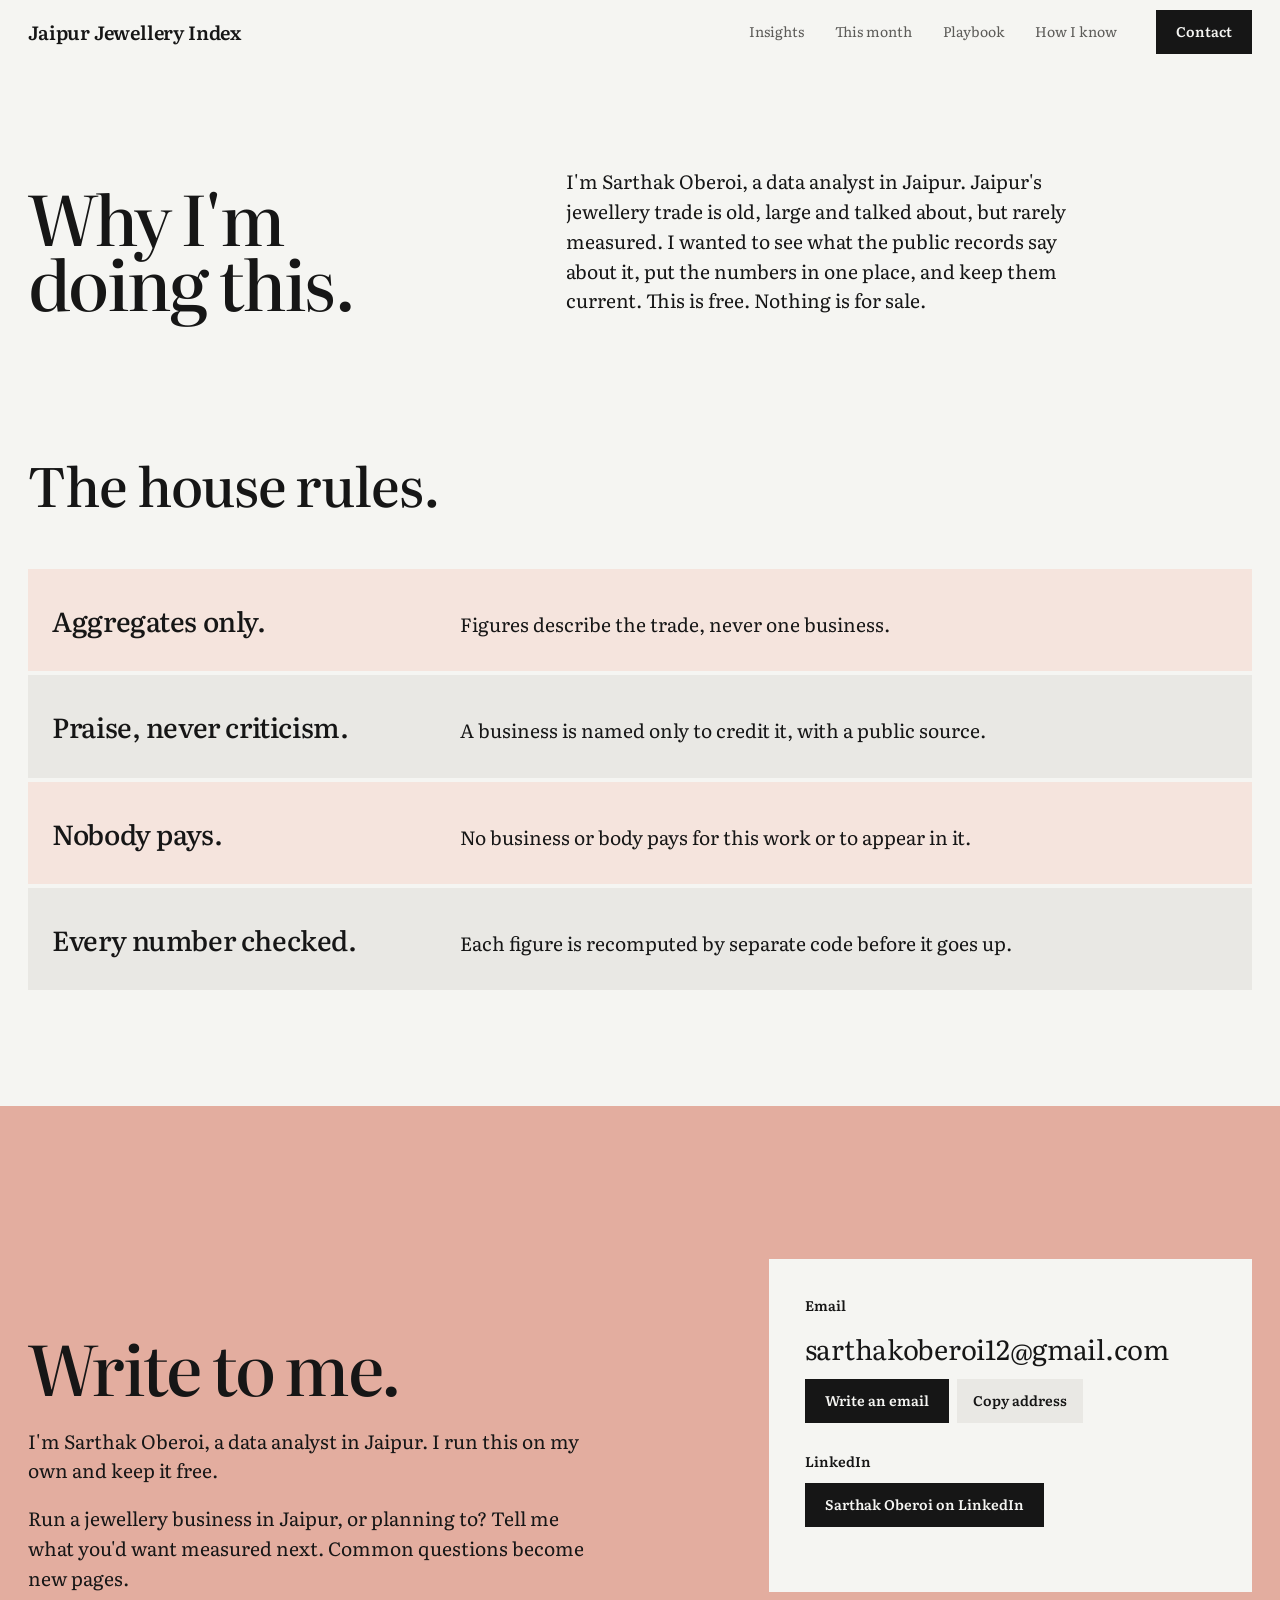
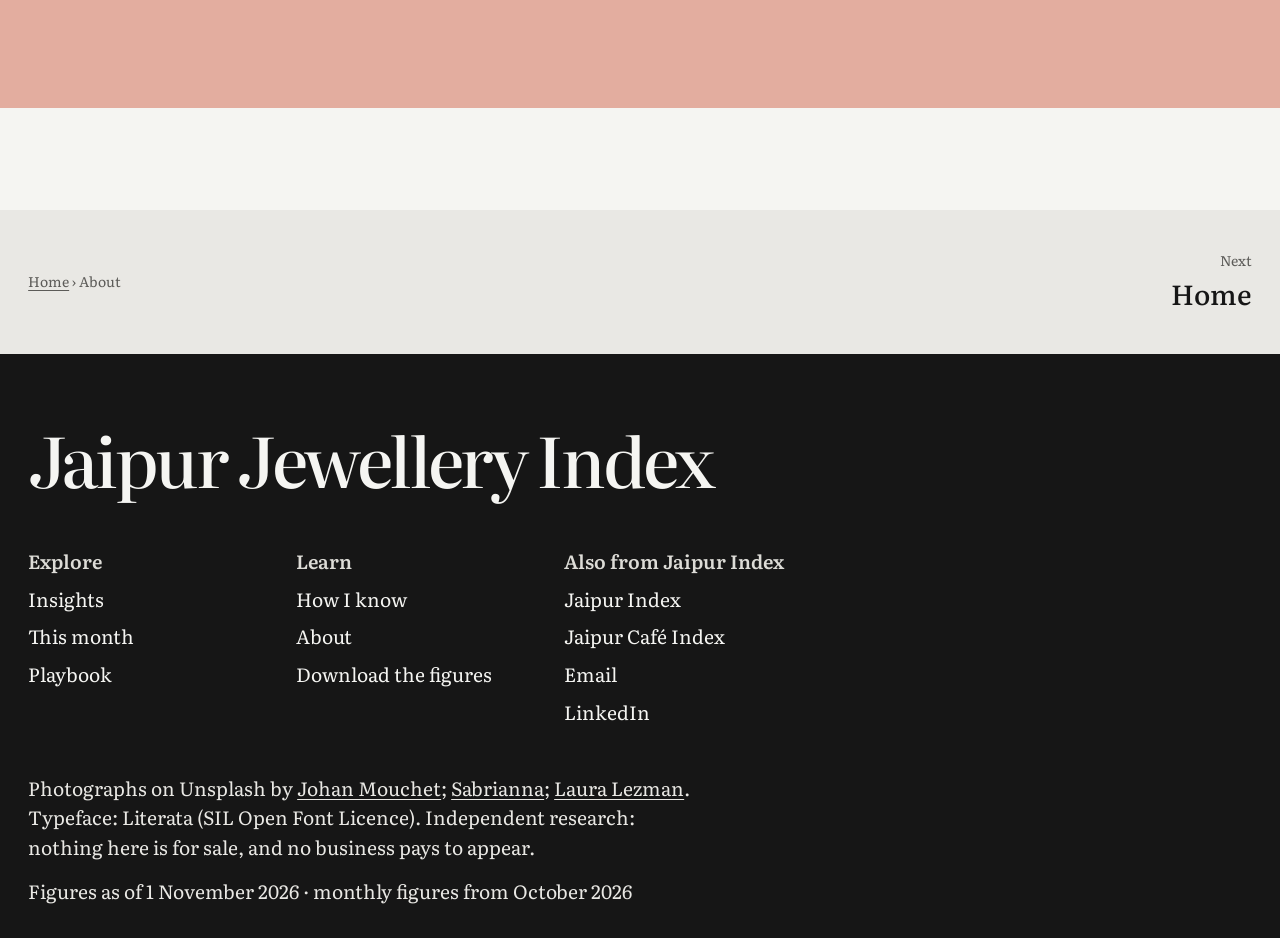
==== about/index.html @ a6907371 "Site update, 1 November 2026" ====
<!doctype html>
<html lang="en-IN" data-root="../">
<head>
<meta charset="utf-8">
<meta name="viewport" content="width=device-width, initial-scale=1">
<title>About · Jaipur Jewellery Index</title>
<meta name="description" content="Who is behind the Jaipur Jewellery Index, and how to get in touch.">
<meta name="color-scheme" content="light">
<meta name="theme-color" content="#f5f5f2">
<link rel="icon" href="../favicon.svg" type="image/svg+xml">
<script>document.documentElement.classList.add("js");setTimeout(function(){if(!window.__pulse)document.documentElement.classList.remove("js","motion")},3000)</script>
<link rel="preload" href="../fonts/literata.woff2" as="font" type="font/woff2" crossorigin>
<link rel="stylesheet" href="../v2.css?v=9a6a884558">
<link rel="stylesheet" href="../jewel.css?v=24e0bf8013">
<script src="../v2.js?v=5dda34e87e" defer></script>
<script src="../explain.js?v=7c21fc3e05" defer></script>
</head>
<body>
<header class="bar"><a class="wordmark" href="../">Jaipur Jewellery Index</a><nav class="bar-links" aria-label="Main"><a href="../insights/">Insights</a><a href="../this-month/">This month</a><a href="../playbook/">Playbook</a><a href="../how-i-know/">How I know</a></nav><details class="menu"><summary aria-label="Open the menu">Menu</summary><nav class="menu-panel" aria-label="Main"><a href="../">Home</a><a href="../insights/">Insights</a><a href="../this-month/">This month</a><a href="../playbook/">Playbook</a><a href="../how-i-know/">How I know</a><a href="../about/" aria-current="page">About</a></nav></details><a class="btn" href="../about/#contact">Contact</a></header>
<main class="">
<section class="page-head about-head"><h1 class="reveal">Why I'm doing this.</h1>
  <p class="page-lede reveal">I'm Sarthak Oberoi, a data analyst in Jaipur. Jaipur's jewellery trade is old, large and talked about, but rarely
  measured. I wanted to see what the public records say about it, put the numbers in one place, and keep them current. This is free. Nothing is for sale.</p></section>
<section class="rules"><h2 class="reveal">The house rules.</h2><ul class="best-list rule-list">
  <li class="reveal"><div class="rule-row"><span class="best-name">Aggregates only.</span><span class="ex-p">Figures describe the trade, never one business.</span></div></li>
  <li class="reveal"><div class="rule-row"><span class="best-name">Praise, never criticism.</span><span class="ex-p">A business is named only to credit it, with a public source.</span></div></li>
  <li class="reveal"><div class="rule-row"><span class="best-name">Nobody pays.</span><span class="ex-p">No business or body pays for this work or to appear in it.</span></div></li>
  <li class="reveal"><div class="rule-row"><span class="best-name">Every number checked.</span><span class="ex-p">Each figure is recomputed by separate code before it goes up.</span></div></li>
</ul></section>
<section class="contact" id="contact" aria-labelledby="contact-h">
  <div class="c-intro reveal"><h2 id="contact-h">Write to me.</h2><p>I'm Sarthak Oberoi, a data analyst in Jaipur. I run this on my own and keep it free.</p><p>Run a jewellery business in Jaipur, or planning to? Tell me what you&#x27;d want measured next. Common questions become new pages.</p></div>
  <div class="c-card reveal" data-ui>
    <p class="c-k">Email</p>
    <p class="c-email"><a href="&#109;&#97;&#105;&#108;&#116;&#111;&#58;&#115;&#97;&#114;&#116;&#104;&#97;&#107;&#111;&#98;&#101;&#114;&#111;&#105;&#49;&#50;&#64;&#103;&#109;&#97;&#105;&#108;&#46;&#99;&#111;&#109;&#63;&#115;&#117;&#98;&#106;&#101;&#99;&#116;&#61;&#74;&#97;&#105;&#112;&#117;&#114;&#32;&#74;&#101;&#119;&#101;&#108;&#108;&#101;&#114;&#121;&#32;&#73;&#110;&#100;&#101;&#120;">&#115;&#97;&#114;&#116;&#104;&#97;&#107;&#111;&#98;&#101;&#114;&#111;&#105;&#49;&#50;&#64;&#103;&#109;&#97;&#105;&#108;&#46;&#99;&#111;&#109;</a></p>
    <p class="c-acts"><a class="btn" href="&#109;&#97;&#105;&#108;&#116;&#111;&#58;&#115;&#97;&#114;&#116;&#104;&#97;&#107;&#111;&#98;&#101;&#114;&#111;&#105;&#49;&#50;&#64;&#103;&#109;&#97;&#105;&#108;&#46;&#99;&#111;&#109;&#63;&#115;&#117;&#98;&#106;&#101;&#99;&#116;&#61;&#74;&#97;&#105;&#112;&#117;&#114;&#32;&#74;&#101;&#119;&#101;&#108;&#108;&#101;&#114;&#121;&#32;&#73;&#110;&#100;&#101;&#120;">Write an email</a><button type="button" class="c-copy-btn" data-copy="&#115;&#97;&#114;&#116;&#104;&#97;&#107;&#111;&#98;&#101;&#114;&#111;&#105;&#49;&#50;&#64;&#103;&#109;&#97;&#105;&#108;&#46;&#99;&#111;&#109;">Copy address</button></p>
    <p class="c-k">LinkedIn</p>
    <p class="c-acts"><a class="btn btn-ln" href="https://www.linkedin.com/in/sarthak-oberoi-analyst/" rel="noopener" target="_blank">Sarthak Oberoi on LinkedIn</a></p>
    <p class="c-copied" role="status" aria-live="polite"></p>
  </div>
</section>
<nav class="trail" aria-label="Next page"><p class="tr-where"><a href="../">Home</a> › <span>About</span></p><a class="tr-next" href="../"><span>Next</span>Home</a></nav>
</main>
<footer class="foot">
  <a class="foot-name" href="../">Jaipur Jewellery Index</a>
  <div class="ft-cols"><div><p class="ft-h">Explore</p><a href="../insights/">Insights</a><a href="../this-month/">This month</a><a href="../playbook/">Playbook</a></div><div><p class="ft-h">Learn</p><a href="../how-i-know/">How I know</a><a href="../about/">About</a><a href="../figures.json">Download the figures</a></div><div><p class="ft-h">Also from Jaipur Index</p><a href="https://sarthakkk23.github.io/jaipur-index/">Jaipur Index</a><a href="https://sarthakkk23.github.io/jaipur-cafe-pulse/">Jaipur Café Index</a><a href="&#109;&#97;&#105;&#108;&#116;&#111;&#58;&#115;&#97;&#114;&#116;&#104;&#97;&#107;&#111;&#98;&#101;&#114;&#111;&#105;&#49;&#50;&#64;&#103;&#109;&#97;&#105;&#108;&#46;&#99;&#111;&#109;&#63;&#115;&#117;&#98;&#106;&#101;&#99;&#116;&#61;&#74;&#97;&#105;&#112;&#117;&#114;&#32;&#74;&#101;&#119;&#101;&#108;&#108;&#101;&#114;&#121;&#32;&#73;&#110;&#100;&#101;&#120;">Email</a><a href="https://www.linkedin.com/in/sarthak-oberoi-analyst/">LinkedIn</a></div></div>
  <p>Photographs on Unsplash by <a href="https://unsplash.com/photos/cFSYBkneAp0" rel="noopener" target="_blank">Johan Mouchet</a>; <a href="https://unsplash.com/photos/jYVvmAi4u8c" rel="noopener" target="_blank">Sabrianna</a>; <a href="https://unsplash.com/photos/6WTcS_rECpA" rel="noopener" target="_blank">Laura Lezman</a>. Typeface: Literata (SIL Open Font Licence). Independent research: nothing here is for sale, and no business pays to appear.</p>
  <p>Figures as of 1 November 2026 · monthly figures from October 2026</p>
</footer>
</body>
</html>
---- v2.css ----
/* Jaipur Café Index, v2: "The Instrument".
   Neutral lime-wash ground, ink, the Pink City as whole fields of colour, facade red for the one action.
   Flat colour only; surfaces separate by a step in tone, never by a line or a shadow. */

@font-face { font-family: "Literata"; src: url("fonts/literata.woff2") format("woff2"); font-weight: 200 900; font-display: swap; }
@font-face { font-family: "Literata"; src: url("fonts/literata-italic.woff2") format("woff2"); font-weight: 200 900; font-style: italic; font-display: swap; }

:root {
  --paper: #f5f5f2;  --stone: #e9e8e4;  --stone-2: #dddcd7;
  --ink: #161616;    --soft: #5c5b58;
  --pink: #e3ad9f;   --red: #b0533d;    --sky: #3f74ad;
  --blush: #f5e4dd;  /* lime-wash pink of the old city's walls, for fields */
  --clay: #6c3024;   /* the home hero's tinted sandstone, as one flat colour */
  --s-small: 0.875rem;
  --s-body: clamp(1.0625rem, 1rem + 0.25vw, 1.25rem);
  --s-lead: clamp(1.3125rem, 1.15rem + 0.7vw, 1.75rem);
  --s-head: clamp(2rem, 1.3rem + 2.6vw, 3.5rem);
  --s-display: clamp(5rem, 12.5vw, 14rem);
  --s-display-s: clamp(3rem, 1.6rem + 3.4vw, 5rem);
  --m: clamp(16px, 2.2vw, 32px);
  --gap: 8px;
  --bar-h: 64px;
  --ease: cubic-bezier(.16, 1, .3, 1);
}

* { box-sizing: border-box; }
html { scroll-padding-top: calc(var(--bar-h) + 8px); }
body {
  margin: 0; background: var(--paper); color: var(--ink);
  font-family: "Literata", Georgia, serif; font-size: var(--s-body); line-height: 1.55;
  font-optical-sizing: auto; -webkit-font-smoothing: antialiased; text-rendering: optimizeLegibility;
}
h1, h2, h3 { font-weight: 500; letter-spacing: -0.02em; line-height: 1.05; margin: 0; text-wrap: balance; }
h2 { font-size: var(--s-head); }
p { margin: 0; max-width: 62ch; }
a { color: inherit; text-decoration-thickness: 1px; text-underline-offset: 0.18em; }
a:hover { text-decoration-thickness: 2px; }
:focus-visible { outline: 3px solid var(--red); outline-offset: 3px; }
img { display: block; width: 100%; height: 100%; object-fit: cover; }
picture { display: block; width: 100%; height: 100%; }
figure { margin: 0; }
.n { font-variant-numeric: lining-nums tabular-nums; }
.soft { color: var(--soft); }
.field-pink { background: var(--pink); }
.field-stone { background: var(--stone); }
.draft-note { margin: 0; padding: 6px var(--m); background: var(--stone); font-size: var(--s-small); }

/* ---------- bar: wordmark, four links, one action ---------- */
.bar {
  position: sticky; top: 0; z-index: 30; height: var(--bar-h);
  display: flex; align-items: center; gap: clamp(16px, 3vw, 44px); padding: 0 var(--m);
  background: var(--paper);
}
.wordmark { font-size: var(--s-body); font-weight: 600; letter-spacing: -0.01em; text-decoration: none; white-space: nowrap; }
.bar-links { display: flex; gap: clamp(14px, 2.4vw, 32px); margin-left: auto; font-size: var(--s-small); }
.bar-links a { text-decoration: none; color: var(--soft); transition: color .2s ease; }
.bar-links a:hover, .bar-links a[aria-current] { color: var(--ink); }
.btn {
  display: inline-flex; align-items: center; justify-content: center; min-height: 44px; padding: 0 20px;
  background: var(--ink); color: var(--paper); font-family: inherit; font-size: var(--s-small); font-weight: 600; text-decoration: none;
  border: 0; border-radius: 0; cursor: pointer; transition: background .2s ease, transform .2s var(--ease);
}
.btn:hover { background: var(--red); }
.btn:active { transform: translateY(1px); }
.btn-ghost { background: var(--ink); }
.btn-ghost:hover { background: #000; }
.bar-links a[aria-current] { text-decoration: underline; text-underline-offset: .35em; text-decoration-thickness: 2px; }
/* phones and small tablets: the menu folds behind one button */
.menu { display: none; position: relative; margin-left: auto; }
.menu summary { list-style: none; cursor: pointer; min-height: 44px; display: inline-flex; align-items: center; padding: 0 14px; background: var(--stone); font-size: var(--s-small); font-weight: 600; }
.menu summary::-webkit-details-marker { display: none; }
.menu[open] summary { background: var(--ink); color: var(--paper); }
.menu-panel { position: fixed; left: 0; right: 0; top: var(--bar-h); bottom: 0; overflow-y: auto; background: var(--paper); padding: 8px var(--m) 24px; display: grid; align-content: start; z-index: 40; }
.menu-panel a { font-size: var(--s-lead); padding: 12px 0; text-decoration: none; }
.menu-panel a + a { border-top: 0; }
.menu-panel a[aria-current] { color: var(--red); }
@media (max-width: 1080px) { .bar-links { display: none; } .menu { display: block; } }
@media (max-width: 480px) { .bar .btn { padding: 0 14px; } }

/* ---------- hero: the city's cafés as an object ---------- */
.hero { display: grid; grid-template-columns: minmax(0, 11fr) minmax(0, 9fr); grid-template-areas: "copy obj"; min-height: calc(100svh - var(--bar-h)); align-items: stretch; }
/* the Hawa Mahal behind the headline, under a deep sandstone tint so the type reads */
.hero-pic { grid-area: copy; position: relative; overflow: hidden; z-index: 0; }
.hero-pic picture { position: absolute; left: 0; right: 0; bottom: 0; height: 165%; }   /* the facade, not the sky */
.hero-pic img { object-position: 50% 100%; }
.hero-pic::after { content: ""; position: absolute; inset: 0; background: rgba(74, 26, 20, .6); }
.hero-copy { grid-area: copy; position: relative; z-index: 1; color: var(--paper); display: flex; flex-direction: column; justify-content: space-between; gap: 24px; padding: clamp(24px, 4.5vh, 56px) var(--m) clamp(24px, 4vh, 44px); }
.hero-h { font-size: var(--s-head); letter-spacing: -0.04em; line-height: .95; max-width: 16ch; }
.hero-top { display: grid; gap: 20px; }
.hero-sub { font-size: var(--s-lead); line-height: 1.3; max-width: 34ch; }
.hero-foot { display: grid; gap: 16px; }
.hero-act { display: flex; flex-wrap: wrap; gap: 8px; }
.hero-fig { display: grid; gap: 14px; max-width: 40ch; }
/* the rotating finding: it fades up and out, the next rises in; no counting, so no false number ever shows */
.rot-link { display: grid; gap: 10px; color: inherit; text-decoration: none; transition: opacity .45s ease, transform .6s var(--ease); }
.rot-link:hover .hero-cap { text-decoration: underline; text-underline-offset: .18em; text-decoration-thickness: 1px; }
.hero-fig.out .rot-link { opacity: 0; transform: translateY(-14px); }
.hero-fig.in .rot-link { opacity: 0; transform: translateY(14px); transition: none; }
.rot-ctrl { display: flex; align-items: center; gap: 14px; }
.rot-ctrl[hidden] { display: none; }
.rot-bar { width: 120px; height: 3px; background: rgba(245, 245, 242, .3); overflow: hidden; }
.rot-bar i { display: block; height: 100%; width: 0; background: var(--paper); }
.rot-bar.run i { animation: rot-fill var(--rot-ms, 6500ms) linear forwards; }
.hero-fig.paused .rot-bar i { animation-play-state: paused; }
@keyframes rot-fill { to { width: 100%; } }
.rot-btn { font: inherit; font-size: var(--s-small); color: var(--paper); background: none; border: 0; padding: 8px 0; cursor: pointer; text-decoration: underline; text-underline-offset: .2em; min-height: 44px; }
.rot-count { font-size: var(--s-small); color: var(--blush); font-variant-numeric: tabular-nums; }
.hero-num { font-size: var(--s-display); line-height: .8; letter-spacing: -0.06em; font-weight: 500; font-variant-numeric: lining-nums; }
.hero-num small { font-size: .31em; letter-spacing: 0; margin-left: .04em; vertical-align: top; position: relative; top: .14em; }
.hero-cap { font-size: var(--s-lead); line-height: 1.25; }
.hero-meta { font-size: var(--s-small); color: var(--blush); }
.hero-copy .btn { background: var(--paper); color: var(--ink); }
.hero-copy .btn:hover { background: var(--blush); }
.hero-copy .btn-ghost { background: var(--blush); }
.hero-copy .btn-ghost:hover { background: var(--paper); }
.hero-obj { grid-area: obj; position: relative; overflow: hidden; background: var(--blush); }
.relief { position: absolute; inset: 0; width: 100%; height: 100%; display: block; cursor: grab; touch-action: pan-y; }
.relief:active { cursor: grabbing; }
.relief-labels { position: absolute; inset: 0; pointer-events: none; }
.relief-label { position: absolute; left: 0; top: 0; font-size: var(--s-small); background: var(--paper); padding: 2px 8px; white-space: nowrap; }
.relief-still { position: absolute; inset: 0; opacity: 0; transition: opacity .6s ease; pointer-events: none; }
.no-webgl .relief-still { opacity: 1; }
.no-webgl .relief, .no-webgl .relief-hint { display: none; }
.relief-note { position: absolute; left: 20px; right: 20px; bottom: 24px; font-size: var(--s-small); max-width: 44ch; background: var(--blush); }
.relief-hint { position: absolute; left: 20px; top: 18px; font-size: var(--s-small); color: var(--soft); transition: opacity .6s ease; max-width: 40ch; }
.hero-obj.touched .relief-hint { opacity: 0; }
.js .hero-obj .relief { opacity: 0; transition: opacity 1.4s var(--ease); }
.hero-obj.ready .relief { opacity: 1; }
@media (max-width: 1100px) {
  .hero { grid-template-columns: minmax(0, 1fr) minmax(0, 1fr); }
}
@media (max-width: 900px) {
  .hero { grid-template-columns: 1fr; grid-template-areas: "copy" "obj"; min-height: 0; }
  .hero-copy { gap: 28px; padding-bottom: 28px; }
  .hero-num { font-size: clamp(5rem, 30vw, 9rem); }
  .hero-obj { height: 60svh; min-height: 400px; }
}

/* evidence meter: three cells, filled to the grade */
.ev { display: inline-flex; gap: 3px; margin-right: 8px; vertical-align: 1px; }
.ev i { width: 10px; height: 10px; background: var(--stone-2); }
.ev[data-g="1"] i:nth-child(-n+1), .ev[data-g="2"] i:nth-child(-n+2), .ev[data-g="3"] i:nth-child(-n+3) { background: var(--ink); }

/* ---------- intro: lead over four columns ---------- */
.intro { padding: clamp(72px, 9vw, 120px) var(--m); }
.lead { font-size: var(--s-lead); line-height: 1.3; max-width: 46ch; }
.cols { display: grid; grid-template-columns: repeat(4, 1fr); gap: 32px; margin-top: 72px; line-height: 1.5; }
.cols b { color: var(--ink); font-weight: 600; }
@media (max-width: 900px) { .cols { grid-template-columns: 1fr 1fr; row-gap: 40px; } }
@media (max-width: 520px) { .cols { grid-template-columns: 1fr; } }

/* ---------- the sundial ---------- */
.sundial { position: relative; }
.sd-pin { display: grid; grid-template-columns: 1fr 1fr; align-items: center; gap: clamp(56px, 7vw, 120px); padding: 40px var(--m); min-height: calc(100svh - var(--bar-h)); }
.motion .sundial { height: 200vh; }
.motion .sd-pin { position: sticky; top: var(--bar-h); }
.sd-copy { max-width: 34ch; justify-self: end; }
.sd-copy h2 { max-width: 12ch; }
.sd-copy h2 { margin-bottom: 24px; }
.sd-read { margin-top: 40px; display: grid; gap: 4px; color: var(--ink) !important; }
.sd-time { font-size: var(--s-head); font-weight: 500; letter-spacing: -0.03em; line-height: 1; font-variant-numeric: lining-nums tabular-nums; }
.sd-share { font-size: var(--s-lead); }
.sd-areas { font-size: var(--s-small); color: var(--soft); }
.dial { width: min(calc(100% - 112px), 70vh); height: auto; justify-self: center; overflow: visible; }   /* room for the 6am and 6pm marks */
.dial .w-bg { fill: var(--stone); }
.dial .w-fill { fill: var(--red); transition: opacity .25s ease; }
.dial .w-fill.later { fill: var(--stone-2); }
.dial .gnomon { stroke: var(--ink); stroke-width: 3; stroke-linecap: round; }
.dial .hub { fill: var(--paper); }
.dial text { font-family: "Literata", serif; font-size: 15px; fill: var(--soft); }
@media (max-width: 900px) {
  .sd-pin { grid-template-columns: 1fr; padding-top: 24px; }
  .sd-copy { justify-self: start; }
  .dial { width: min(calc(100% - 112px), 52vh); justify-self: center; }
  .sd-read { margin-top: 20px; }
}

/* ---------- findings ---------- */
.chapter { padding: clamp(96px, 12vw, 176px) var(--m) 0; }
.ch-head { display: grid; grid-template-columns: minmax(0, 5fr) minmax(0, 7fr); gap: 24px 48px; align-items: end; margin-bottom: clamp(48px, 6vw, 88px); }
.ch-head p { max-width: 46ch; }
.fd { display: grid; grid-template-columns: minmax(0, 5fr) minmax(0, 7fr); gap: 32px clamp(32px, 5vw, 88px); align-items: center;
  padding: clamp(40px, 5vw, 72px) 0; }
.fd:nth-of-type(even) { background: var(--blush); margin: 0 calc(-1 * var(--m)); padding-left: var(--m); padding-right: var(--m); }
.fd.flip .fd-text { order: 2; }
.fd-num { font-size: var(--s-display-s); line-height: .9; letter-spacing: -0.05em; font-weight: 500; font-variant-numeric: lining-nums; }
.fd-num small { font-size: .375em; letter-spacing: 0; margin-left: .03em; }
.fd-head { font-size: var(--s-lead); line-height: 1.22; letter-spacing: -0.01em; margin-top: 14px; max-width: 32ch; }
.fd-body { margin-top: 16px; }
.fd-limit { margin-top: 12px; font-style: italic; color: var(--soft); }
.fd-grade { margin-top: 20px; font-size: var(--s-small); }
.fd-how { margin-top: 14px; font-size: var(--s-small); max-width: 62ch; }
.fd-how summary { cursor: pointer; font-weight: 600; list-style: none; display: inline-flex; align-items: center; gap: 8px; min-height: 32px; }
.fd-how summary::-webkit-details-marker { display: none; }
.fd-how summary::after { content: "+"; font-weight: 400; font-size: 1.2em; transition: transform .3s var(--ease); }
.fd-how[open] summary::after { transform: rotate(45deg); }
.fd-how ul { margin: 8px 0 0; padding-left: 18px; display: grid; gap: 8px; font-size: var(--s-body); line-height: 1.5; }
.fd-chart { width: 100%; }
.chart { width: 100%; height: auto; overflow: visible; display: block; }
.chart text { font-family: "Literata", serif; font-size: 15px; fill: var(--ink); }
.chart .c-strong { font-weight: 600; font-variant-numeric: lining-nums tabular-nums; }
.chart .c-soft { fill: var(--soft); font-size: 13px; }
.chart-narrow { display: none; }
@media (max-width: 600px) {
  .chart { display: none; }
  .chart-narrow { display: block; }
  .chart-narrow text { font-size: 16px; }
  .chart-narrow .c-soft { font-size: 14px; }
}
@media (max-width: 900px) {
  .ch-head, .fd { grid-template-columns: 1fr; }
  .fd.flip .fd-text { order: 0; }
}
/* charts draw themselves once on screen: the line traces, bars grow from their baseline */
.js .reveal .chart .draw { stroke-dasharray: 1; stroke-dashoffset: 1; transition: stroke-dashoffset 1.8s var(--ease) .2s; }
.js .reveal.is-in .chart .draw { stroke-dashoffset: 0; }
.js .reveal .chart .grow { transform: scaleX(0); transform-box: fill-box; transform-origin: left center; transition: transform 1.1s var(--ease); }
.js .reveal .chart .grow-y { transform: scaleY(0); transform-box: fill-box; transform-origin: center bottom; transition: transform 1.1s var(--ease); }
.js .reveal .chart .fade, .js .reveal .chart .pop { opacity: 0; transition: opacity .9s ease .5s; }
.js .reveal.is-in .chart .grow, .js .reveal.is-in .chart .grow-y { transform: none; }
.js .reveal.is-in .chart .fade, .js .reveal.is-in .chart .pop { opacity: 1; }
.chart .grow:nth-of-type(2), .chart .grow-y:nth-of-type(2) { transition-delay: .08s; }
.chart .grow:nth-of-type(3), .chart .grow-y:nth-of-type(3) { transition-delay: .16s; }
.chart .grow:nth-of-type(4), .chart .grow-y:nth-of-type(4) { transition-delay: .24s; }
.chart .grow:nth-of-type(5), .chart .grow-y:nth-of-type(5) { transition-delay: .32s; }

/* ---------- one full-bleed picture ---------- */
.band { margin: clamp(96px, 12vw, 176px) 0 0; height: min(86svh, 62vw); overflow: hidden; position: relative; }
.band img { object-position: 50% 72%; }
@media (max-width: 760px) { .band { height: 64svh; } }

/* ---------- free updates ---------- */
.updates { display: grid; grid-template-columns: minmax(0, 6fr) minmax(0, 6fr); gap: 32px clamp(32px, 5vw, 88px); align-items: end;
  padding: clamp(96px, 12vw, 176px) var(--m); background: var(--ink); color: var(--paper); }
.updates h2 { max-width: 20ch; }
.up-copy { display: grid; gap: 24px; }
.up-form { display: grid; grid-template-columns: minmax(0, 1fr) minmax(0, 1fr) auto; gap: 12px; align-content: end; align-items: end; }
.up-form .field > span { font-size: var(--s-small); font-weight: 600; margin-bottom: 8px; display: block; }
.up-form .field input { width: 100%; height: 56px; font: inherit; font-size: var(--s-body); padding: 0 14px; border: 0; border-radius: 0; background: var(--paper); color: var(--ink); }
.up-form .field input::placeholder { color: #8d8c87; }
.up-form .btn { min-height: 56px; padding: 0 24px; background: var(--pink); color: var(--ink); }
.up-form .btn:hover { background: var(--paper); }
.up-note { grid-column: 1 / -1; font-size: var(--s-small); color: var(--stone-2); }
.up-status { grid-column: 1 / -1; min-height: 1.5em; }
.up-form.sending .btn { opacity: .6; pointer-events: none; }
.up-form.done .field, .up-form.done .btn { display: none; }
.up-form.done .up-status { font-size: var(--s-lead); }
@media (max-width: 900px) { .updates, .up-form { grid-template-columns: 1fr; } }

.band figcaption, .pair figcaption { position: absolute; left: var(--m); bottom: 18px; background: var(--paper); padding: 4px 10px; font-size: var(--s-small); max-width: calc(100% - 2 * var(--m)); }

/* ---------- a pair of pictures: mornings in the Pink City ---------- */
.pair { display: grid; grid-template-columns: minmax(0, 4fr) minmax(0, 6fr); gap: var(--gap); padding: clamp(96px, 12vw, 176px) var(--gap) 0; align-items: end; }
.pair figure { position: relative; overflow: hidden; }
.pair-a { aspect-ratio: 3 / 4; }
.pair-b { aspect-ratio: 4 / 5; }
.pair-b img { object-position: 50% 40%; }
@media (max-width: 760px) { .pair { grid-template-columns: 1fr; } .pair-a, .pair-b { aspect-ratio: 4 / 5; } }

/* ---------- the best right now ---------- */
.best { padding: clamp(96px, 12vw, 180px) var(--m) clamp(96px, 10vw, 140px); display: grid; grid-template-columns: minmax(0, 4fr) minmax(0, 8fr); gap: 32px clamp(32px, 5vw, 80px); align-items: end; }
.best-pic { aspect-ratio: 3 / 4; overflow: hidden; }
.best-pic img { object-position: 50% 60%; }
.best-sub { margin-top: 16px; }
@media (max-width: 900px) { .best { grid-template-columns: 1fr; } .best-pic { aspect-ratio: 4 / 3; } }
.best-list { list-style: none; margin: 56px 0 0; padding: 0; display: grid; gap: 4px; }
.best-list a {
  display: grid; grid-template-columns: 1.1fr 1.4fr .7fr auto; align-items: baseline; gap: 24px; padding: 30px 24px;
  background: var(--stone); text-decoration: none; transition: background .25s ease, padding .35s var(--ease);
}
.best-list li:nth-child(even) a { background: var(--stone-2); }
.best-list a:hover { background: var(--pink); padding-left: 36px; }
.best-name { font-size: var(--s-lead); font-weight: 500; letter-spacing: -0.015em; }
.best-tag { font-style: italic; color: var(--soft); }
.best-where { font-size: var(--s-small); color: var(--soft); }
.best-go { font-size: var(--s-small); font-weight: 600; text-decoration: underline; text-underline-offset: .2em; }
.best-note { margin-top: 20px; font-size: var(--s-small); }
@media (max-width: 760px) { .best-list a { grid-template-columns: 1fr; gap: 6px; padding: 20px 16px; } .best-list a:hover { padding-left: 16px; } }

/* ---------- take a reading ---------- */
.bench { padding: clamp(96px, 12vw, 180px) var(--m); background: var(--blush); display: grid; grid-template-columns: 5fr 7fr; gap: 24px 48px; }
.bench-copy h2, .bench-copy h1 { margin-bottom: 24px; max-width: 16ch; }
.bench-copy p { max-width: 36ch; }
.seg-row { display: flex; gap: 6px; margin-top: 28px; }
.seg-btn { font: inherit; font-size: var(--s-small); min-height: 44px; padding: 0 16px; border: 0; cursor: pointer; background: var(--stone-2); color: var(--ink); }
.seg-btn[aria-pressed="true"] { background: var(--ink); color: var(--paper); }
.tool-form { display: grid; gap: 22px; align-content: start; }
.tool-form fieldset { border: 0; margin: 0; padding: 0; }
.tool-form legend, .field > span { font-size: var(--s-small); font-weight: 600; margin-bottom: 8px; display: block; }
.opts { display: flex; flex-wrap: wrap; gap: 6px; }
.opt { position: relative; cursor: pointer; }
.opt input { position: absolute; inset: 0; opacity: 0; cursor: pointer; }
.opt span { display: inline-block; padding: 9px 14px; font-size: var(--s-small); background: var(--paper); transition: background .15s; }
.opt input:checked + span { background: var(--ink); color: var(--paper); }
.opt input:focus-visible + span { outline: 3px solid var(--red); outline-offset: 2px; }
.fields { display: grid; grid-template-columns: repeat(4, 1fr); gap: 12px; }
.field input, .field select { width: 100%; font: inherit; font-size: var(--s-lead); padding: 10px 12px; border: 0; background: var(--paper); color: var(--ink); border-radius: 0; appearance: none; }
.field input::placeholder { color: #a3a29d; }
.planner .owner-only { display: none; }
.tool-results { grid-column: 1 / -1; display: grid; grid-template-columns: repeat(auto-fill, minmax(250px, 1fr)); gap: 6px; margin-top: 24px; }
.tool-empty { grid-column: 1 / -1; color: var(--soft); }
.res { background: var(--paper); padding: 22px; animation: rise .5s var(--ease) both; }
.res-k { font-size: var(--s-small); font-weight: 600; margin-bottom: 10px; }
.res-big { font-size: var(--s-head); line-height: 1; letter-spacing: -0.04em; font-weight: 500; margin-bottom: 12px; font-variant-numeric: lining-nums; }
.res-big small { font-size: .4em; margin-left: 2px; color: var(--soft); letter-spacing: 0; }
.res-head { font-size: var(--s-lead); font-weight: 500; margin-bottom: 8px; }
.res-body b { color: var(--ink); }
.res-list { margin: 6px 0 0; padding-left: 18px; }
.res-cta { background: var(--ink); color: var(--paper); }
.res-cta .res-body, .res-cta .res-k { color: var(--stone-2); }
.res-cta .cta { display: inline-flex; margin-top: 16px; padding: 12px 18px; background: var(--red); color: var(--paper); text-decoration: none; font-size: var(--s-small); font-weight: 600; }
.strip { position: relative; height: 8px; background: var(--stone); margin-top: 16px; }
.strip-mid { position: absolute; left: 50%; top: -5px; bottom: -5px; width: 2px; background: var(--paper); }
.strip-dot { position: absolute; top: 50%; left: var(--x); width: 14px; height: 14px; translate: -50% -50%; background: var(--red); transition: left .5s var(--ease); }
.strip-axis { display: flex; justify-content: space-between; margin-top: 8px; font-size: var(--s-small); color: var(--soft); }
@keyframes rise { from { opacity: 0; transform: translateY(12px); } }
@media (max-width: 900px) { .bench { grid-template-columns: 1fr; } .fields { grid-template-columns: 1fr 1fr; } }

/* ---------- method: many into one ---------- */
.method { padding: clamp(96px, 12vw, 180px) var(--m) 40px; }
.method-copy { display: grid; grid-template-columns: 4fr 8fr; gap: 24px; align-items: end; }
.method-pic { aspect-ratio: 21 / 9; margin-bottom: 72px; overflow: hidden; }
.method-copy p { max-width: 44ch; }
.many { display: block; width: 100%; height: auto; margin: 56px 0 28px; }
.many rect { transition: transform 1.2s var(--ease), opacity .6s ease; transform-box: fill-box; }
.method-cols { display: grid; grid-template-columns: repeat(3, 1fr); gap: 32px; }
.method-cols-4 { grid-template-columns: repeat(4, 1fr); }
.method-copy h1 { font-size: var(--s-display-s); letter-spacing: -0.04em; line-height: .95; }
.method-cols b { font-weight: 600; font-size: var(--s-lead); display: block; margin-bottom: 4px; }
.gloss { display: grid; grid-template-columns: repeat(4, minmax(0, 1fr)); gap: 32px 32px; margin: 72px 0 0; }
.gloss dt { font-weight: 600; font-size: var(--s-lead); letter-spacing: -0.01em; margin-bottom: 8px; }
.gloss dd { margin: 0; line-height: 1.5; }
@media (max-width: 1100px) { .gloss { grid-template-columns: repeat(2, minmax(0, 1fr)); } }
@media (max-width: 560px) { .gloss { grid-template-columns: 1fr; } }
@media (max-width: 900px) { .method-copy, .method-cols { grid-template-columns: 1fr; } .method-pic { aspect-ratio: 4 / 3; } }

/* ---------- contact + footer ---------- */
.contact { display: grid; grid-template-columns: minmax(0, 7fr) minmax(0, 5fr); gap: 40px clamp(32px, 5vw, 88px); padding: clamp(96px, 12vw, 176px) var(--m) clamp(80px, 9vw, 128px); align-items: end; background: var(--pink); }
.contact h2 { font-size: var(--s-display-s); letter-spacing: -0.04em; line-height: .95; max-width: 12ch; margin-bottom: 8px; }
.c-intro { display: grid; gap: 18px; align-content: end; }
.c-intro p { max-width: 52ch; }
/* the way to reach Sarthak: plain to read, one tap to use */
.c-card { background: var(--paper); padding: clamp(24px, 3vw, 36px); display: grid; gap: 10px; align-content: start; }
.c-k { font-size: var(--s-small); font-weight: 600; }
.c-k:not(:first-child) { margin-top: 18px; }
.c-email { font-size: var(--s-lead); letter-spacing: -0.01em; overflow-wrap: anywhere; }
.c-email a { text-decoration: none; }
.c-email a:hover { text-decoration: underline; text-underline-offset: .2em; }
.c-acts { display: flex; flex-wrap: wrap; gap: 8px; align-items: center; }
.c-copy-btn { font: inherit; font-size: var(--s-small); font-weight: 600; min-height: 44px; padding: 0 16px; border: 0; background: var(--stone); color: var(--ink); cursor: pointer; }
.c-copy-btn:hover { background: var(--stone-2); }
.c-copied { font-size: var(--s-small); min-height: 1.4em; }
@media (max-width: 900px) { .contact { grid-template-columns: 1fr; } }
.c-copy { display: grid; gap: 24px; }
.c-links { display: flex; flex-wrap: wrap; align-items: center; gap: 12px 24px; }
.contact .btn { background: var(--ink); }
.contact .btn:hover { background: #000; }
.foot { background: var(--ink); color: var(--stone); padding: 72px var(--m) 32px; display: grid; gap: 14px; }
.foot-name { font-size: var(--s-display-s); line-height: .95; letter-spacing: -0.045em; color: var(--paper); text-decoration: none; margin-bottom: 40px; font-weight: 500; }
.foot-name:hover { color: var(--pink); }
.foot p { max-width: 62ch; }
.ft-cols { display: grid; grid-template-columns: repeat(3, minmax(0, 220px)); gap: 24px 48px; margin-bottom: 32px; }
.ft-cols div { display: grid; gap: 8px; align-content: start; }
.ft-cols a { color: var(--paper); text-decoration: none; font-size: var(--s-body); }
.ft-cols a:hover { color: var(--pink); }
.ft-h { color: var(--stone-2); font-weight: 600; }
@media (max-width: 760px) { .ft-cols { grid-template-columns: 1fr 1fr; } }

.loc-cta { display: grid; grid-template-columns: minmax(0, 5fr) minmax(0, 5fr) auto; gap: 16px 48px; align-items: center; margin: 0 calc(-1 * var(--m));
  padding: clamp(40px, 5vw, 64px) var(--m); background: var(--blush); text-decoration: none; transition: background .3s ease; }
.loc-cta:hover { background: var(--pink); }
.loc-cta-h { font-size: var(--s-head); letter-spacing: -0.02em; line-height: 1.05; }
@media (max-width: 900px) { .loc-cta { grid-template-columns: 1fr; } .loc-cta .btn { justify-self: start; } }

/* ---------- location check ---------- */
.seg-group { display: flex; flex-wrap: wrap; gap: 4px; }
.seg { font: inherit; font-size: var(--s-small); min-height: 40px; padding: 0 14px; border: 0; background: var(--paper); color: var(--ink); cursor: pointer; transition: background .2s, color .2s; }
.seg:hover { background: var(--stone-2); }
.seg[aria-pressed="true"] { background: var(--ink); color: var(--paper); }
.loc-head { padding: clamp(64px, 8vw, 128px) var(--m) 40px; }
.loc-head-copy { display: grid; grid-template-columns: minmax(0, 5fr) minmax(0, 7fr); gap: 24px 48px; align-items: end; }
@media (max-width: 900px) { .loc-head-copy { grid-template-columns: 1fr; } }
.loc-head h1 { font-size: var(--s-display-s); letter-spacing: -0.04em; line-height: .95; }
.loc-lede { max-width: 46ch; }
.loc-tool { display: grid; grid-template-columns: minmax(0, 7fr) minmax(0, 5fr); gap: var(--gap); padding: 0 var(--gap); align-items: start; }
/* the map keeps one comfortable size and stays in view while the report beside it is read */
.loc-map { position: sticky; top: calc(var(--bar-h) + 8px); background: var(--stone); display: grid; grid-template-rows: auto auto auto; }
.loc-ctrl { display: grid; gap: 8px; padding: 16px; }
.loc-canvas { width: 100%; height: min(calc(100svh - var(--bar-h) - 190px), 600px); min-height: 340px; display: block; cursor: pointer; touch-action: manipulation; }
.loc-canvas:focus-visible { outline-offset: -3px; }
.loc-key { padding: 12px 16px 16px; font-size: var(--s-small); color: var(--soft); }
.loc-report { background: var(--blush); padding: clamp(24px, 3vw, 40px); display: grid; align-content: start; gap: 14px; }
.lr-k { font-weight: 600; }
.lr-big { font-size: var(--s-display-s); line-height: .9; letter-spacing: -0.045em; font-variant-numeric: lining-nums; }
.lr-big span { font-size: var(--s-lead); letter-spacing: 0; }
.lr-sub { color: var(--soft); }
.lr-mix { display: flex; gap: 2px; height: 12px; margin-top: 6px; }
.lr-tab { border-collapse: collapse; width: 100%; font-variant-numeric: tabular-nums; }
.lr-tab th { text-align: right; font-size: var(--s-small); font-weight: 600; padding: 6px 0 6px 12px; }
.lr-tab th:first-child { text-align: left; padding-left: 0; }
.lr-tab td { text-align: right; padding: 7px 0 7px 12px; }
.lr-tab td:first-child { text-align: left; padding-left: 0; }
.lr-tab td i { display: inline-block; width: 10px; height: 10px; margin-right: 8px; }
.lr-tab tbody tr:nth-child(odd) { background: rgba(255, 255, 255, .35); }
.lr-h { font-weight: 600; margin-top: 18px; }
.lr-notes { list-style: none; margin: 8px 0 0; padding: 0; display: grid; gap: 10px; }
.lr-notes li { background: var(--paper); padding: 12px 14px; }
.lr-ctx { font-size: var(--s-small); }
.loc-notes { display: grid; grid-template-columns: 1fr 1fr; gap: 32px clamp(32px, 5vw, 88px); padding: clamp(72px, 9vw, 120px) var(--m) 0; }
.loc-notes h2 { margin-bottom: 16px; }
@media (max-width: 900px) {
  .loc-tool, .loc-notes { grid-template-columns: 1fr; }
  .loc-map { position: static; }
  .loc-canvas { height: auto; min-height: 0; aspect-ratio: 1; max-height: 62svh; }
}

.nf { min-height: 70svh; display: grid; align-content: center; gap: 20px; padding: 96px var(--m); }
.nf h1 { font-size: var(--s-display-s); letter-spacing: -0.04em; line-height: .95; max-width: 14ch; }

/* ---------- multi-page: page heads, jump bar, home cards, breadcrumb and next ---------- */
.page-head { padding: clamp(64px, 8vw, 128px) var(--m) clamp(16px, 2vw, 32px); display: grid; grid-template-columns: minmax(0, 5fr) minmax(0, 7fr); gap: 24px 48px; align-items: end; }
.page-head .jump { grid-column: 1 / -1; }
.page-head h1, .bench-copy h1, .best-copy h1, .up-copy h1 { font-size: var(--s-display-s); letter-spacing: -0.04em; line-height: .95; max-width: 16ch; }
.up-copy h1 { max-width: 22ch; }
.page-lede { max-width: 46ch; }
.jump { display: flex; flex-wrap: wrap; gap: 6px; margin-top: 24px; }
.jump a { font-size: var(--s-small); min-height: 40px; display: inline-flex; align-items: center; padding: 0 14px; background: var(--stone); text-decoration: none; }
.jump a:hover { background: var(--pink); }
.chapter:first-of-type { padding-top: clamp(40px, 5vw, 72px); }
.explore { padding: clamp(96px, 12vw, 176px) var(--m) 0; }
.ex-list a { grid-template-columns: minmax(0, 1fr) minmax(0, 2fr) auto; }
.ex-list li:nth-child(odd) a { background: var(--blush); }
.ex-list li:nth-child(even) a { background: var(--stone); }
.ex-list a:hover { background: var(--pink); }
.ex-p { max-width: 54ch; }
.explore .ch-head, .teasers h2 { margin-bottom: 40px; }
.teasers { padding: clamp(96px, 12vw, 176px) var(--m) clamp(48px, 6vw, 96px); }
.tz-grid { display: grid; grid-template-columns: repeat(3, minmax(0, 1fr)); gap: 32px; }
.tz { display: grid; gap: 12px; text-decoration: none; align-content: start; }
.tz-num { font-size: var(--s-display-s); line-height: .9; letter-spacing: -0.045em; font-variant-numeric: lining-nums; }
.tz-num small { font-size: .375em; letter-spacing: 0; }
.tz-head { line-height: 1.4; }
.tz:hover .tz-head { text-decoration: underline; text-underline-offset: .2em; }
.trail { display: flex; flex-wrap: wrap; justify-content: space-between; align-items: center; gap: 16px; padding: 40px var(--m); margin-top: clamp(64px, 8vw, 112px); background: var(--stone); }
.tr-where { font-size: var(--s-small); color: var(--soft); }
.tr-where a { color: inherit; }
.tr-next { display: grid; text-decoration: none; text-align: right; font-size: var(--s-lead); font-weight: 500; }
.tr-next span { font-size: var(--s-small); color: var(--soft); font-weight: 400; }
.tr-next:hover { color: var(--red); }
.rules { padding: clamp(72px, 9vw, 128px) var(--m); }
.who { display: grid; grid-template-columns: minmax(0, 5fr) minmax(0, 7fr); gap: 24px 48px; padding: clamp(72px, 9vw, 128px) var(--m) 0; align-items: start; }
.who-text { display: grid; gap: 20px; }
.who-side { display: grid; gap: 28px; justify-items: start; }
@media (min-width: 901px) { .who-side { position: sticky; top: 96px; } }
.who-photo img { display: block; width: min(100%, 380px, calc(72vh / 1.927)); height: auto; aspect-ratio: 960 / 1850; object-fit: cover; border-radius: 50% 50% 14px 14px / 25.9% 25.9% 14px 14px; background: var(--stone); }
.who-text p:first-child { font-size: var(--s-lead); line-height: 1.3; }
.c-more { font-weight: 600; }
@media (max-width: 900px) { .who { grid-template-columns: 1fr; } .who-photo img { width: 240px; } }
.rules h2 { margin-bottom: 24px; }
.rule-row { display: grid; grid-template-columns: minmax(0, 1fr) minmax(0, 2fr); gap: 24px; align-items: baseline; padding: 30px 24px; background: var(--stone); }
.rule-list li:nth-child(odd) .rule-row { background: var(--blush); }
.pf-src { padding: 24px var(--m) 0; font-size: var(--s-small); color: var(--soft); }
.main-bench .bench { min-height: calc(100svh - var(--bar-h)); }
.main-updates .updates { min-height: calc(100svh - var(--bar-h)); }
.main-updates .trail, .main-bench .trail { margin-top: 0; }
@media (max-width: 900px) {
  .tz-grid, .method-cols-4, .page-head, .rule-row { grid-template-columns: 1fr; }
  .ex-list a { grid-template-columns: 1fr; gap: 6px; }
  .tr-next { text-align: left; }
}

/* ---------- profile pages ---------- */
.pf-head { padding: clamp(80px, 10vw, 160px) var(--m) 72px; }
.pf-head h1 { font-size: var(--s-display-s); letter-spacing: -0.045em; line-height: .92; max-width: 14ch; }
.pf-tag { font-size: var(--s-lead); font-style: italic; margin-top: 24px; }
.pf-where { margin-top: 10px; font-size: var(--s-small); color: var(--soft); }
.pf-sec { padding: clamp(64px, 8vw, 120px) var(--m); }
.pf-sec h2 { margin-bottom: 40px; max-width: 22ch; }
.story { list-style: none; margin: 0; padding: 0; display: grid; gap: 36px; max-width: 54rem; }
.story p { font-size: var(--s-lead); line-height: 1.3; letter-spacing: -0.01em; }
.story .src { display: inline-block; margin-top: 10px; font-size: var(--s-small); color: var(--soft); }
.rare { list-style: none; margin: 0 0 40px; padding: 0; display: grid; gap: 4px; max-width: 46rem; }
.rare li { display: flex; justify-content: space-between; gap: 16px; padding: 14px 18px; background: var(--stone); }
.rare li:nth-child(even) { background: var(--stone-2); }
.rare b { font-weight: 600; font-variant-numeric: tabular-nums; }
.pf-also { margin: -16px 0 40px; font-size: var(--s-small); }
.pf-note { margin-top: 16px; font-size: var(--s-small); color: var(--soft); }
.outlets { border-collapse: collapse; width: 100%; max-width: 64rem; }
.outlets caption { text-align: left; font-weight: 600; padding-bottom: 10px; }
.outlets th, .outlets td { text-align: left; padding: 10px 12px; vertical-align: top; }
.outlets tbody tr:nth-child(odd) { background: var(--stone); }
.outlets th { font-size: var(--s-small); color: var(--soft); font-weight: 600; }
.notes { margin: 48px 0 0; font-size: var(--s-lead); font-style: italic; max-width: 40ch; }

/* ---------- motion: entrances (never a gate: the head guard and the observer fallback reveal everything) ---------- */
.js .reveal { opacity: 0; transform: translateY(24px); transition: opacity .9s var(--ease), transform .9s var(--ease); }
.js .reveal.is-in { opacity: 1; transform: none; }
.js .hero-pic img { transform: scale(1.08); transition: transform 2.4s var(--ease); }
.js .hero.is-in .hero-pic img { transform: none; }
.js .hero-copy > * { opacity: 0; transform: translateY(20px); transition: opacity 1s ease, transform 1.2s var(--ease); }
.js .hero.is-in .hero-copy > * { opacity: 1; transform: none; }
.js .hero.is-in .hero-copy > :nth-child(2) { transition-delay: .15s; }
.js .hero.is-in .hero-copy > :nth-child(3) { transition-delay: .3s; }
[data-drift] img { transform: translateY(var(--drift, 0)) scale(1.1); will-change: transform; }
.js figure.reveal { opacity: 1; transform: none; clip-path: inset(12% 6% 12% 6%); transition: clip-path 1.4s var(--ease); }
.js figure.reveal.is-in { clip-path: inset(0 0 0 0); }
.js .reveal .fd-num { clip-path: inset(0 0 100% 0); transform: translateY(30%); transition: clip-path 1s var(--ease) .1s, transform 1s var(--ease) .1s; }
.js .reveal.is-in .fd-num { clip-path: inset(0 0 -10% 0); transform: none; }
@media (prefers-reduced-motion: reduce) {
  .rot-bar.run i { animation: none; width: 100%; }
  .rot-link { transition: none; }
  .js .reveal, .js .hero-copy > * { opacity: 1 !important; transform: none !important; transition: none !important; }
  [data-drift] img { transform: none; }
  .js figure.reveal, .js .reveal .fd-num { clip-path: none !important; }
  .res { animation: none; }
}

/* ---------- playbook: the home page's grammar, one problem per page ----------
   A deep sandstone field for the question (the home hero's tinted facade, as flat colour), a blush field for its one figure,
   then the worked case as numbered rows, and a pink field to end on. */
.ph { display: grid; grid-template-columns: minmax(0, 11fr) minmax(0, 9fr); min-height: min(78svh, 760px); }
.ph-copy { background: var(--clay); color: var(--paper); display: flex; flex-direction: column; justify-content: space-between; gap: 32px; padding: clamp(28px, 5vh, 64px) var(--m) clamp(28px, 4.5vh, 52px); }
.ph-eyebrow { font-size: var(--s-small); color: var(--blush); }
.ph-h { font-size: var(--s-head); letter-spacing: -0.04em; line-height: .98; max-width: 17ch; }
.ph-sub { font-size: var(--s-lead); line-height: 1.3; max-width: 34ch; }
.ph-fig { background: var(--blush); display: flex; flex-direction: column; justify-content: flex-end; gap: 14px; padding: clamp(28px, 5vh, 64px) var(--m) clamp(28px, 4.5vh, 52px); }
.ph-fig .hero-num { font-size: clamp(4.5rem, 10vw, 11rem); }
.ph-cap { font-size: var(--s-lead); line-height: 1.25; max-width: 26ch; }
.ph-note { font-size: var(--s-small); color: var(--soft); max-width: 46ch; }
.ph-index .ph-fig { justify-content: center; }
.ph-tags { list-style: none; margin: 12px 0 0; padding: 0; display: grid; gap: 10px; font-size: var(--s-small); }
.pl { padding: clamp(72px, 9vw, 120px) var(--m) 0; }
.pl-tiles { margin-top: 56px; }
.pl-tiles .tz { gap: 10px; }
.pl-tiles .tag { justify-self: start; }
.tag { display: inline-block; font-size: 0.6875rem; font-weight: 600; letter-spacing: .06em; text-transform: uppercase; padding: 3px 8px; margin-right: 10px; vertical-align: 2px; white-space: nowrap; }
.tag-m { background: var(--ink); color: var(--paper); }
.tag-a { background: var(--sky); color: var(--paper); }
.tag-e { background: var(--pink); color: var(--ink); }
.tag-j { background: var(--stone-2); color: var(--ink); }
.tag-x { background: transparent; color: var(--ink); box-shadow: inset 0 0 0 1px var(--soft); }
.tag-s { background: var(--clay); color: var(--paper); }
.ph-copy .tag-j, .ph-fig .tag-j { background: var(--paper); }
.cs { padding: clamp(96px, 12vw, 176px) var(--m) 0; }
.cs-list { list-style: none; margin: 0; padding: 0; display: grid; gap: 4px; }
.cs-step { display: grid; grid-template-columns: minmax(0, 3fr) minmax(0, 9fr); gap: 16px 48px; padding: clamp(28px, 3.5vw, 48px) 24px; background: var(--stone); }
.cs-step:nth-child(odd) { background: var(--blush); }
.cs-n { display: flex; flex-direction: column; align-items: flex-start; gap: 12px; }
.cs-num { font-size: var(--s-display-s); line-height: .85; letter-spacing: -0.05em; font-variant-numeric: lining-nums; }
.cs-body { display: grid; gap: 14px; max-width: 72ch; }
.cs-body h3 { font-size: var(--s-lead); letter-spacing: -0.01em; }
.cs-body ul { margin: 0; padding-left: 20px; display: grid; gap: 8px; }
.cs-body li::marker { color: var(--soft); }
.tw { overflow-x: auto; -webkit-overflow-scrolling: touch; }
.pt { border-collapse: collapse; width: 100%; font-variant-numeric: lining-nums tabular-nums; font-size: var(--s-small); background: var(--paper); }
.pt th, .pt td { text-align: left; padding: 10px 14px; font-weight: 400; vertical-align: top; }
.pt thead th { font-weight: 600; background: var(--stone-2); white-space: nowrap; }
.pt tbody tr + tr > * { border-top: 1px solid var(--stone); }
.pt td:last-child { white-space: nowrap; }
.pt b { font-weight: 600; }
.pc { display: grid; grid-template-columns: minmax(0, 5fr) minmax(0, 7fr); gap: 24px 48px; margin-top: clamp(96px, 12vw, 176px); padding: clamp(56px, 7vw, 104px) var(--m); background: var(--blush); }
.pc-copy h2 { margin-bottom: 20px; }
.pc-copy p { max-width: 36ch; }
.calc { background: var(--paper); padding: clamp(20px, 2.5vw, 32px); display: grid; gap: 20px; align-content: start; }
.calc-fields { display: grid; grid-template-columns: repeat(auto-fit, minmax(128px, 1fr)); gap: 12px; }
.calc .field { display: grid; align-content: start; }
.calc .field > span { margin-bottom: 6px; }
.calc .field input { background: var(--stone); font-size: var(--s-body); font-variant-numeric: lining-nums tabular-nums; }
.calc .field small { margin-top: 6px; font-size: 0.8125rem; color: var(--soft); line-height: 1.35; }
.calc-out { font-size: var(--s-lead); line-height: 1.3; max-width: 40ch; }
.calc-out b { font-weight: 600; }
.calc-note { font-size: var(--s-small); color: var(--soft); }
.pd { padding-bottom: 0; }
.psrc { padding: clamp(56px, 7vw, 96px) var(--m) 0; font-size: var(--s-small); color: var(--soft); }
.psrc h2 { font-size: var(--s-body); font-weight: 600; color: var(--ink); margin-bottom: 12px; letter-spacing: 0; }
.psrc ul { margin: 0; padding-left: 18px; display: grid; gap: 6px; max-width: 90ch; }
.pt-end { margin-top: clamp(72px, 9vw, 128px); padding: clamp(72px, 9vw, 136px) var(--m); background: var(--pink); }
.pt-k { font-size: var(--s-small); font-weight: 600; margin-bottom: 18px; }
.pt-say { font-size: var(--s-head); line-height: 1.08; letter-spacing: -0.03em; max-width: 26ch; }
.pi { padding-top: clamp(56px, 7vw, 96px); padding-bottom: clamp(72px, 9vw, 128px); }
.pi-list .best-name { display: flex; gap: 18px; align-items: baseline; }
.pi-n { font-size: var(--s-small); color: var(--soft); font-variant-numeric: lining-nums tabular-nums; }
.pm { padding-bottom: clamp(48px, 6vw, 96px); }
@media (max-width: 900px) {
  .ph, .pc { grid-template-columns: 1fr; }
  .ph { min-height: 0; }
  .ph-fig .hero-num { font-size: clamp(4.5rem, 26vw, 8rem); }
  .cs-step { grid-template-columns: 1fr; padding: 28px 16px; }
  .cs-n { flex-direction: row; align-items: center; }
  .cs-num { font-size: 2.5rem; }
}

/* the survey invitation: one slim line, the same everywhere it appears */
.sv { display: flex; flex-wrap: wrap; align-items: center; justify-content: space-between; gap: 16px 32px; margin: 0 var(--m) clamp(48px, 6vw, 88px); padding: 24px 28px; background: var(--blush); }
.sv-say { max-width: 60ch; }

.method-more { grid-template-columns: repeat(3, minmax(0, 1fr)); margin-top: 48px; }
.method-more .ev { margin-right: 6px; }
@media (max-width: 900px) { .method-more { grid-template-columns: 1fr; } }

/* survey findings say so before their grade */
.fd-src { display: inline-block; font-size: 0.6875rem; font-weight: 600; letter-spacing: .06em; text-transform: uppercase; padding: 2px 7px; margin-right: 10px; background: var(--clay); color: var(--paper); vertical-align: 1px; }

/* ---------- how the methods work: tap a method, read one line, play with a small example (explain.js) ---------- */
.explain { margin-top: clamp(40px, 5vw, 72px); }
.ex-tiles { display: grid; grid-template-columns: repeat(4, minmax(0, 1fr)); gap: 8px; }
@media (max-width: 900px) { .ex-tiles { grid-template-columns: repeat(2, minmax(0, 1fr)); } }
.ex-tile { font: inherit; text-align: left; border: 0; cursor: pointer; background: var(--stone); color: var(--ink); padding: 18px; min-height: 104px;
  display: flex; flex-direction: column; justify-content: space-between; gap: 10px; transition: background-color .2s ease; }
.ex-name { font-size: var(--s-lead); line-height: 1.15; letter-spacing: -0.01em; }
.ex-go { font-size: var(--s-small); color: var(--soft); }
.ex-go::after { content: " +"; }
.ex-tile[aria-expanded="true"] { background: var(--ink); color: var(--paper); }
.ex-tile[aria-expanded="true"] .ex-go { color: var(--blush); } .ex-tile[aria-expanded="true"] .ex-go::after { content: " −"; }
@media (hover: hover) and (pointer: fine) { .ex-tile:hover:not([aria-expanded="true"]) { background: var(--pink); } }
.ex-panel { background: var(--blush); padding: clamp(20px, 3vw, 36px); margin-top: 8px; max-width: 900px; }
.ex-panel h3 { font-size: var(--s-head); margin-bottom: 10px; }
.ex-say { font-size: var(--s-lead); line-height: 1.3; max-width: 46ch; margin: 0 0 18px; }
.ex-demo { display: grid; gap: 12px; max-width: 640px; }
.ex-demo p { margin: 0; }
.ex-bars { display: grid; gap: 6px; }
.ex-row { display: grid; grid-template-columns: 6.5rem 1fr 3.5rem; gap: 10px; align-items: center; font-size: var(--s-small); }
.ex-t { height: 18px; background: var(--paper); position: relative; } .ex-t i { position: absolute; left: 0; top: 0; bottom: 0; background: var(--pink); transition: width .5s var(--ease); }
.ex-row.hot .ex-t i { background: var(--red); } .ex-v { font-variant-numeric: tabular-nums; text-align: right; }
.ex-out { font-size: var(--s-body); } .ex-tag { font-size: var(--s-small); color: var(--soft); }
.ex-acts { display: flex; flex-wrap: wrap; gap: 8px; } .ex-btn { min-height: 44px; }
.ex-grid { display: grid; grid-template-columns: repeat(20, 1fr); gap: 3px; max-width: 420px; }
.ex-grid i { aspect-ratio: 1; background: var(--paper); } .ex-grid i.on { background: var(--red); }
.ex-demo input[type="range"] { width: 100%; max-width: 420px; accent-color: var(--red); min-height: 40px; }
.ex-lab { display: grid; grid-template-columns: 6.5rem 1fr; align-items: center; font-size: var(--s-small); }
.ex-strip { position: relative; height: 34px; background: var(--paper); max-width: 420px; }
.ex-strip i { position: absolute; top: 9px; width: 8px; height: 16px; margin-left: -4px; background: var(--red); opacity: .55; }
.ex-axis { display: flex; justify-content: space-between; max-width: 420px; font-size: var(--s-small); color: var(--soft); }
.ex-svg { width: 100%; max-width: 420px; height: auto; background: var(--paper); } .ex-svg circle { fill: var(--red); }
.ex-table { border-collapse: collapse; font-size: var(--s-small); } .ex-table td, .ex-table th { padding: 6px 14px 6px 0; text-align: left; }
.ex-steps { margin: 0; padding-left: 20px; display: grid; gap: 6px; }

/* playbook charts: the same plain bars as the findings */
.pb-chart { margin: 14px 0 10px; max-width: 620px; }

/* ---------- one chart system (figs_v2): the same frame, grid, ticks and axis titles on every chart ---------- */
.chart .c-grid { stroke: var(--stone-2); stroke-width: 1; }
.chart .c-zero { stroke: var(--ink); stroke-width: 1.5; }
.chart .c-tick { font-size: 13.5px; fill: var(--soft); font-variant-numeric: lining-nums tabular-nums; }
.chart .c-cat { font-size: 15px; fill: var(--ink); }
.chart .c-ax { font-size: 13px; fill: var(--soft); letter-spacing: .04em; text-transform: uppercase; }
.chart .c-title { font-size: 15px; font-weight: 600; fill: var(--ink); }
.chart-narrow .c-cat { font-size: 15px; } .chart-narrow .c-tick { font-size: 13px; } .chart-narrow .c-ax { font-size: 13px; }
.fd-chart, .pb-chart { background: var(--paper); padding: clamp(16px, 2.4vw, 28px); }
.fd:nth-of-type(even) .fd-chart { background: var(--paper); }

/* Sarthak, 28 Oct 2026: charts sit straight on the page (no card behind them, no gridlines; the zero line stays),
   and the method panel spans the full width: the explanation on the left, the example on the right. */
.fd-chart, .pb-chart, .fd:nth-of-type(even) .fd-chart { background: none; padding: 0; }
.chart .c-grid { stroke: none; }
.chart .c-grid.c-zero { stroke: var(--ink); }
.ex-t { background: none; }
.ex-strip, .ex-svg, .ex-grid i { background: none; }
.ex-grid i { outline: 1px solid var(--stone-2); outline-offset: -1px; }
.ex-strip { border-bottom: 1.5px solid var(--ink); }
.ex-panel { max-width: none; display: grid; grid-template-columns: minmax(0, 5fr) minmax(0, 7fr); gap: 16px clamp(32px, 5vw, 88px); align-items: start; }
.ex-panel h3, .ex-panel .ex-say { grid-column: 1; }
.ex-panel .ex-demo { grid-column: 2; grid-row: 1 / span 3; max-width: none; }
.ex-demo input[type="range"], .ex-strip, .ex-axis, .ex-svg, .ex-grid { max-width: none; }
.ex-svg { max-height: 300px; }
@media (max-width: 900px) { .ex-panel { grid-template-columns: 1fr; } .ex-panel .ex-demo { grid-column: 1; grid-row: auto; } }
.ex-panel[hidden] { display: none; }
---- jewel.css ----
/* Jaipur Jewellery Index: the few additions to the café site's stylesheet (v2.css, shared as is).
   Mostly the playbook pages' own content, set in the café playbook's style. */
.jw-obj { display: flex; align-items: center; background: var(--blush); }
.jw-obj-in { width: 100%; padding: clamp(24px, 4vw, 56px); }
.jw-obj-note { font-size: var(--s-small); color: var(--soft); margin-top: 14px; max-width: 44ch; }
.jw-open { padding-top: clamp(40px, 6vw, 88px); }
.jw-tight { padding-top: 24px; }
.jw-next { margin-top: 40px; }
.jw-census { padding-top: clamp(72px, 9vw, 120px); } .jw-census h2 { margin-bottom: 20px; }
.fd-src { font-weight: 600; }
.fd-how .lab { font-size: .75em; text-transform: uppercase; letter-spacing: .06em; background: var(--stone); padding: 1px 6px; }
.jw-pv { font-size: clamp(1.9rem, 1.3rem + 2vw, 3.25rem) !important; line-height: 1; letter-spacing: -0.03em; white-space: nowrap; }
.jw-pv small { font-size: .42em; letter-spacing: 0; margin-left: .3em; }
.jw-month .rule-row { grid-template-columns: minmax(0, 5fr) minmax(0, 7fr); gap: 16px clamp(24px, 4vw, 64px); align-items: center; }
@media (max-width: 760px) { .jw-month .rule-row { grid-template-columns: 1fr; } }
.jw-srcs { padding-left: 20px; display: grid; gap: 8px; max-width: 70ch; }
.ph-k { font-size: var(--s-small); text-transform: uppercase; letter-spacing: .08em; margin-bottom: 8px; }

/* playbook pages: the content as written, in the café playbook's look */
.jw-pb { padding: 0 var(--m) clamp(48px, 6vw, 96px); }
.jw-pb .pb-intro, .jw-pb .pb-section { display: grid; grid-template-columns: minmax(0, 5fr) minmax(0, 7fr); gap: 24px clamp(32px, 5vw, 88px); align-items: start; }
.jw-pb .pb-body { grid-column: 2; min-width: 0; }
.jw-pb .pb-section > h2 { grid-column: 1; }
.jw-pb .pb-intro { margin-top: clamp(32px, 4vw, 56px); }
.jw-pb .pb-intro .pb-lede { margin: 0; }
.jw-pb .pb-intro .figure-box, .jw-pb .pb-body .calc { margin: 0; }
.jw-pb .calc { grid-template-columns: minmax(0, 1fr); }
@media (max-width: 900px) { .jw-pb .pb-intro, .jw-pb .pb-section { grid-template-columns: 1fr; } .jw-pb .pb-body, .jw-pb .pb-section > h2 { grid-column: 1; } }
.jw-pb .vh { position: absolute; width: 1px; height: 1px; overflow: hidden; clip-path: inset(50%); }
.jw-pb .pb-lede { font-size: var(--s-lead); line-height: 1.3; font-style: italic; color: var(--soft); max-width: 46ch; margin: clamp(32px, 4vw, 56px) 0; }
.jw-pb .figure-box { background: var(--blush); padding: clamp(20px, 3vw, 36px); margin: 0 calc(-1 * var(--m)) 0; padding-left: var(--m); padding-right: var(--m); }
.jw-pb .pb-section { margin-top: clamp(48px, 6vw, 88px); }
.jw-pb .pb-section > h2 { font-size: var(--s-head); margin-bottom: 18px; }
.jw-pb h3, .jw-pb .step-h { font-size: var(--s-lead); margin: 22px 0 8px; }
.jw-pb p, .jw-pb li { max-width: 68ch; }
.jw-pb ul, .jw-pb ol { padding-left: 20px; display: grid; gap: 6px; }
.jw-pb details.disc { margin-top: 10px; }
.jw-pb details.disc > summary { cursor: pointer; font-weight: 600; list-style: none; display: inline-flex; align-items: center; gap: 8px; min-height: 44px; }
.jw-pb details.disc > summary::-webkit-details-marker { display: none; }
.jw-pb details.disc > summary::after { content: "+"; font-weight: 400; font-size: 1.2em; }
.jw-pb details.disc[open] > summary::after { content: "−"; }
.jw-pb .disc-hint { font-weight: 400; color: var(--soft); }
.jw-pb .tag { font-size: .72em; text-transform: uppercase; letter-spacing: .06em; color: var(--soft); white-space: normal; display: inline; padding: 0; margin: 0; }
.jw-pb .tbl-wrap { overflow-x: auto; margin: 12px 0; }
.jw-pb table { border-collapse: collapse; font-size: var(--s-small); font-variant-numeric: tabular-nums; }
.jw-pb th, .jw-pb td { text-align: left; padding: 8px 14px 8px 0; vertical-align: top; }
.jw-pb thead th { border-bottom: 2px solid var(--ink); }
.jw-pb tbody tr:nth-child(even) { background: var(--stone); }
.jw-pb .calc { background: var(--stone); padding: clamp(20px, 3vw, 36px); margin: 0 calc(-1 * var(--m)); padding-left: var(--m); padding-right: var(--m); }
.jw-pb .fields { display: grid; grid-template-columns: repeat(2, minmax(0, 1fr)); gap: 14px 20px; margin: 14px 0; }
@media (max-width: 600px) { .jw-pb .fields { grid-template-columns: 1fr; } }
.jw-pb .field { display: grid; gap: 6px; } .jw-pb .field label { font-weight: 600; font-size: var(--s-small); }
.jw-pb .field .hint { font-size: var(--s-small); color: var(--soft); }
.jw-pb input[type="text"], .jw-pb input[type="number"] { font: inherit; border: 0; background: var(--paper); min-height: 48px; padding: 0 12px; width: 100%; }
.jw-pb input[type="range"] { width: 100%; accent-color: var(--red); }
.jw-pb .with-unit { position: relative; display: flex; align-items: center; }
.jw-pb .with-unit .pre { position: absolute; left: 12px; color: var(--soft); } .jw-pb .with-unit .pre + input { padding-left: 28px; }
.jw-pb .with-unit .unit { position: absolute; right: 12px; color: var(--soft); }
.jw-pb .range-row { display: flex; gap: 12px; align-items: center; }
.jw-pb .out { font-size: var(--s-lead); line-height: 1.3; margin: 8px 0; } .jw-pb .out.is-quiet { font-size: var(--s-body); color: var(--soft); }
.jw-pb .note { background: var(--blush); padding: 8px 12px; font-size: var(--s-small); }
.jw-pb .mini-btn, .jw-pb .seg button { font: inherit; font-size: var(--s-small); border: 0; background: var(--paper); min-height: 40px; padding: 0 12px; cursor: pointer; }
.jw-pb .seg { display: flex; flex-wrap: wrap; gap: 6px; margin-bottom: 12px; }
.jw-pb .seg button[aria-pressed="true"] { background: var(--ink); color: var(--paper); }
.jw-pb .pager { display: flex; justify-content: space-between; gap: 12px; margin-top: 48px; }
.jw-pbchart { margin: 18px 0 8px; max-width: 640px; }
.jw-ft { color: var(--soft); }
/* the playbook calculators' own pieces (from the old stylesheet; the season bars are scoped so the header's .bar never applies) */
.js .jw-pb .calc-nojs { display: none; }
.jw-pb a, .jw-pb code { overflow-wrap: anywhere; }
.jw-pb .months { display: grid; grid-template-columns: repeat(3, minmax(0, 1fr)); gap: 8px; grid-column: 1 / -1; }
@media (min-width: 576px) { .jw-pb .months { grid-template-columns: repeat(6, minmax(0, 1fr)); } }
.jw-pb .months input[type="text"] { min-height: 42px; padding: 0 8px; }
.jw-pb .season-chart { margin-top: 16px; background: var(--paper); padding: 14px 10px 10px; }
.jw-pb .season-chart .cap { font-size: var(--s-small); color: var(--soft); margin: 0 0 10px; }
.jw-pb .season-chart .bars { display: grid; grid-template-columns: repeat(12, minmax(0, 1fr)); align-items: end; height: 11rem; gap: 2px; }
.jw-pb .season-chart .bar { position: static; inset: auto; z-index: auto; min-height: 0; font: inherit; border: 0; background: none; padding: 0; margin: 0; cursor: pointer; height: 100%; gap: 0;
  display: flex; flex-direction: column; justify-content: flex-end; align-items: center; backdrop-filter: none; box-shadow: none; }
.jw-pb .season-chart .bar .col { width: min(70%, 24px); background: var(--pink); transition: height .6s var(--ease), background-color .3s var(--ease); }
.jw-pb .season-chart .bar.in-window .col { background: var(--red); }
.jw-pb .season-chart .bar:hover .col { background: var(--red); }
.jw-pb .months-axis { display: grid; grid-template-columns: repeat(12, minmax(0, 1fr)); gap: 2px; margin-top: 4px; font-size: .78rem; color: var(--soft); text-align: center; }
.jw-pb .months-axis span { position: relative; padding-top: 2px; white-space: nowrap; }
.jw-pb .months-axis .is-order, .jw-pb .months-axis .is-sel { color: var(--ink); font-weight: 700; }
.jw-pb .months-axis .is-order::before { content: ""; position: absolute; left: 50%; top: -3px; width: 7px; height: 7px; margin-left: -3.5px; border-radius: 50%; background: var(--ink); }
@media (max-width: 480px) { .jw-pb .months-axis { font-size: .62rem; letter-spacing: -0.02em; } }
.jw-pb .chart-key { display: flex; flex-wrap: wrap; gap: 4px 16px; font-size: var(--s-small); color: var(--soft); padding: 10px 0 0; margin: 0; list-style: none; }
.jw-pb .chart-key li { display: inline-flex; align-items: center; gap: 6px; }
.jw-pb .sw { width: 12px; height: 12px; flex: none; }
.jw-pb .chart-key .k-win { background: var(--red); } .jw-pb .chart-key .k-other { background: var(--pink); } .jw-pb .chart-key .k-order { background: var(--ink); border-radius: 50%; }
.jw-pb .markets { display: grid; gap: 10px; grid-column: 1 / -1; }
.jw-pb .market { display: grid; grid-template-columns: minmax(0, 1fr) 6.5rem; gap: 8px; }
.jw-pb .market input { font: inherit; border: 0; background: var(--paper); min-height: 44px; padding: 0 10px; width: 100%; }
.jw-pb .calc .tbl tr.is-current td, .jw-pb .calc .tbl tr.is-current th { background: var(--blush); }
@media (prefers-reduced-motion: reduce) { .jw-pb .season-chart .bar .col { transition: none; } }
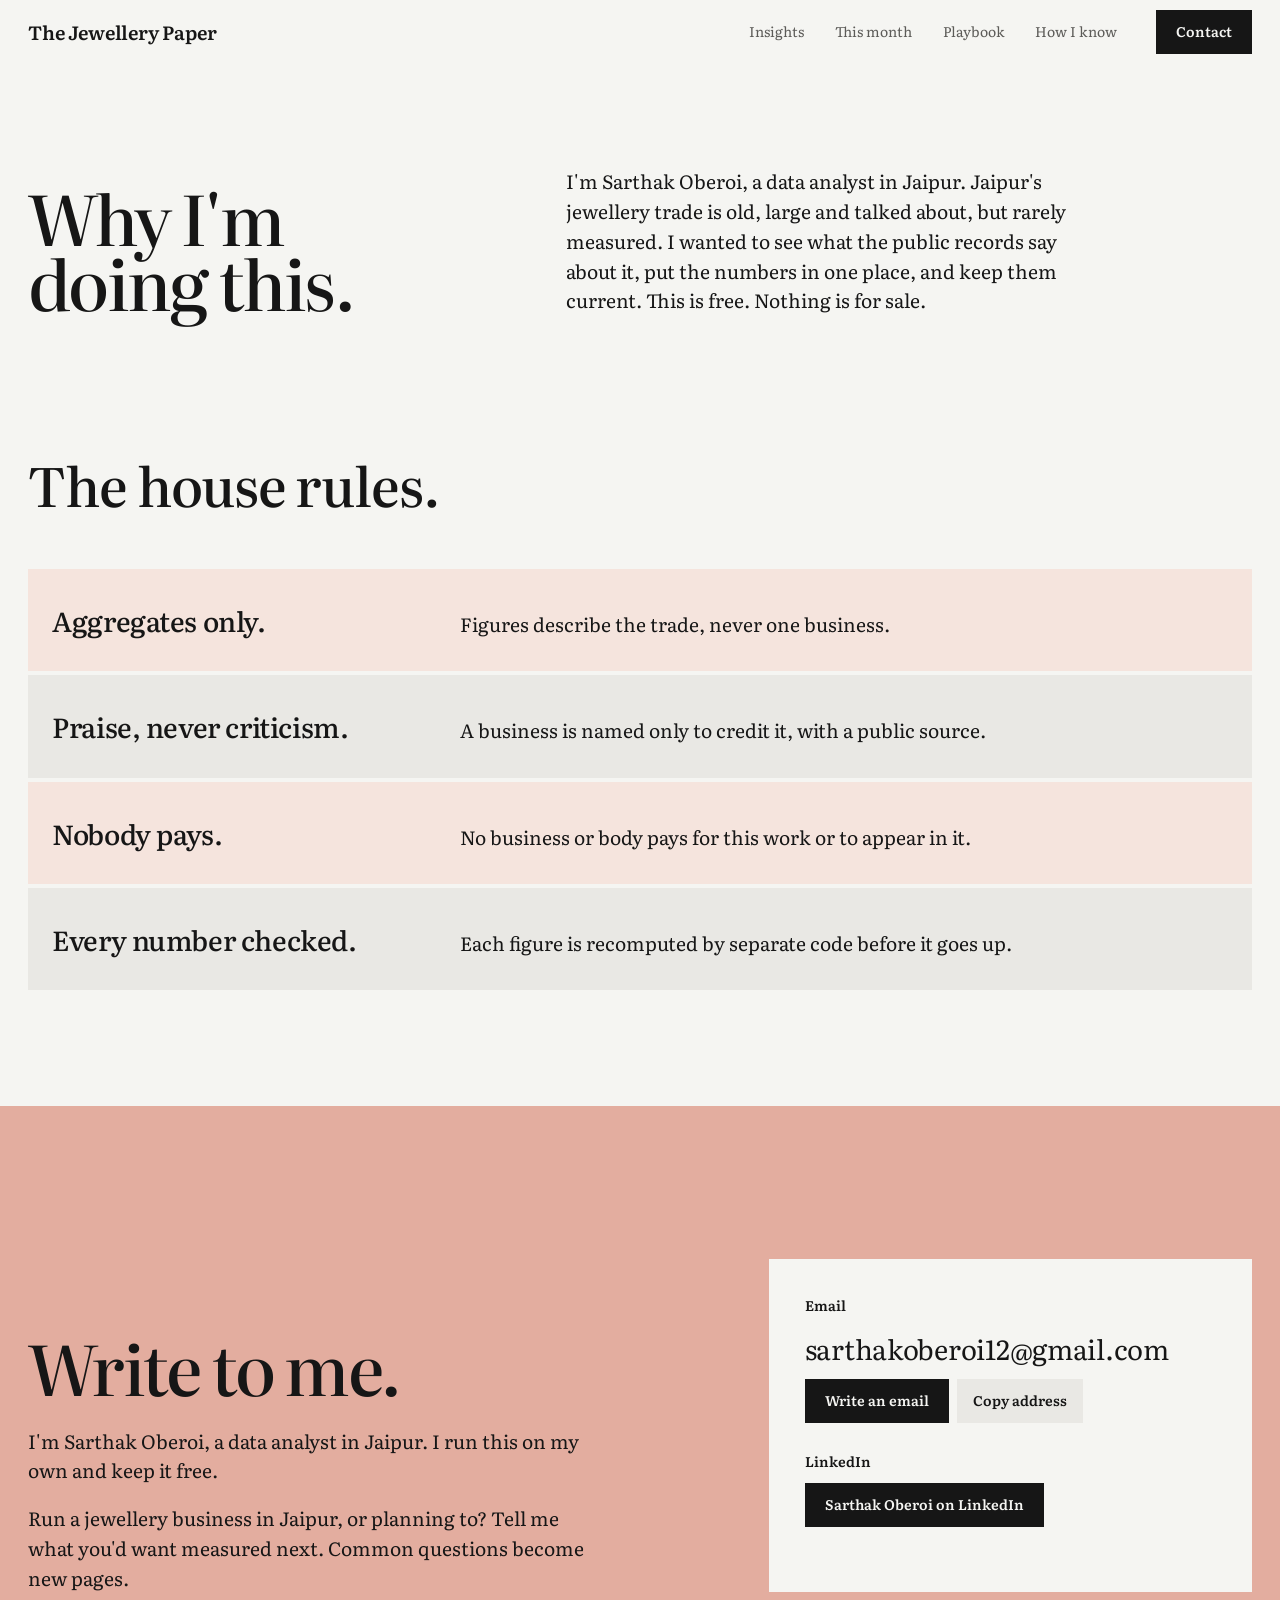
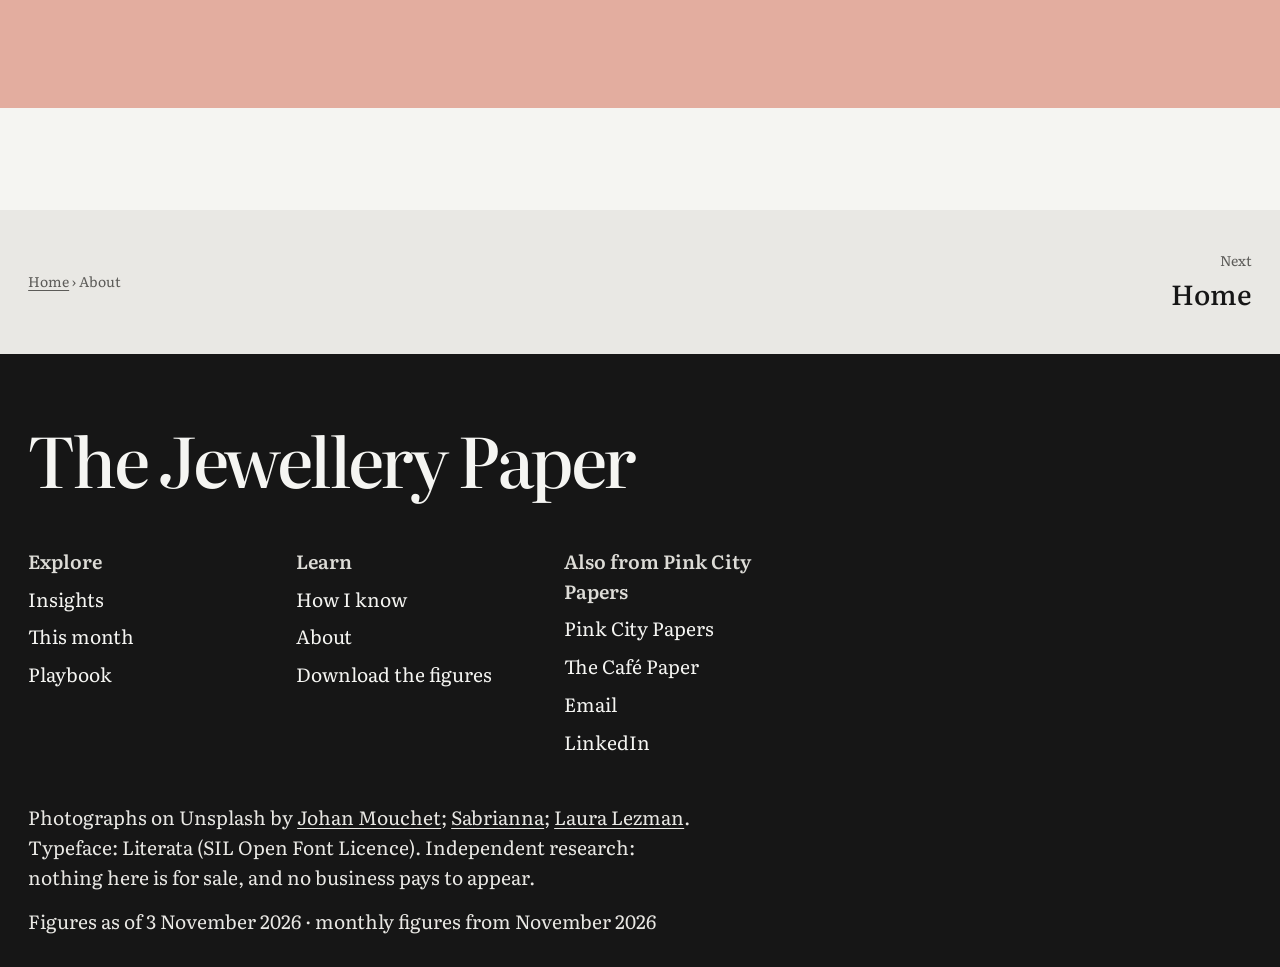
==== commit 1de4187a: "Site update, 3 November 2026" ====
--- a/about/index.html
+++ b/about/index.html
@@ -3,20 +3,20 @@
 <head>
 <meta charset="utf-8">
 <meta name="viewport" content="width=device-width, initial-scale=1">
-<title>About · Jaipur Jewellery Index</title>
-<meta name="description" content="Who is behind the Jaipur Jewellery Index, and how to get in touch.">
+<title>About · The Jewellery Paper</title>
+<meta name="description" content="Who is behind The Jewellery Paper, and how to get in touch.">
 <meta name="color-scheme" content="light">
 <meta name="theme-color" content="#f5f5f2">
 <link rel="icon" href="../favicon.svg" type="image/svg+xml">
 <script>document.documentElement.classList.add("js");setTimeout(function(){if(!window.__pulse)document.documentElement.classList.remove("js","motion")},3000)</script>
 <link rel="preload" href="../fonts/literata.woff2" as="font" type="font/woff2" crossorigin>
-<link rel="stylesheet" href="../v2.css?v=9a6a884558">
-<link rel="stylesheet" href="../jewel.css?v=24e0bf8013">
-<script src="../v2.js?v=5dda34e87e" defer></script>
-<script src="../explain.js?v=7c21fc3e05" defer></script>
+<link rel="stylesheet" href="../v2.css?v=285c9d1932">
+<link rel="stylesheet" href="../jewel.css?v=3f76a9b96e">
+<script src="../v2.js?v=c6791a45d8" defer></script>
+<script src="../explain.js?v=a6891411c8" defer></script>
 </head>
 <body>
-<header class="bar"><a class="wordmark" href="../">Jaipur Jewellery Index</a><nav class="bar-links" aria-label="Main"><a href="../insights/">Insights</a><a href="../this-month/">This month</a><a href="../playbook/">Playbook</a><a href="../how-i-know/">How I know</a></nav><details class="menu"><summary aria-label="Open the menu">Menu</summary><nav class="menu-panel" aria-label="Main"><a href="../">Home</a><a href="../insights/">Insights</a><a href="../this-month/">This month</a><a href="../playbook/">Playbook</a><a href="../how-i-know/">How I know</a><a href="../about/" aria-current="page">About</a></nav></details><a class="btn" href="../about/#contact">Contact</a></header>
+<header class="bar"><a class="wordmark" href="../">The Jewellery Paper</a><nav class="bar-links" aria-label="Main"><a href="../insights/">Insights</a><a href="../this-month/">This month</a><a href="../playbook/">Playbook</a><a href="../how-i-know/">How I know</a></nav><details class="menu"><summary aria-label="Open the menu">Menu</summary><nav class="menu-panel" aria-label="Main"><a href="../">Home</a><a href="../insights/">Insights</a><a href="../this-month/">This month</a><a href="../playbook/">Playbook</a><a href="../how-i-know/">How I know</a><a href="../about/" aria-current="page">About</a></nav></details><a class="btn" href="../about/#contact">Contact</a></header>
 <main class="">
 <section class="page-head about-head"><h1 class="reveal">Why I'm doing this.</h1>
   <p class="page-lede reveal">I'm Sarthak Oberoi, a data analyst in Jaipur. Jaipur's jewellery trade is old, large and talked about, but rarely
@@ -31,8 +31,8 @@
   <div class="c-intro reveal"><h2 id="contact-h">Write to me.</h2><p>I'm Sarthak Oberoi, a data analyst in Jaipur. I run this on my own and keep it free.</p><p>Run a jewellery business in Jaipur, or planning to? Tell me what you&#x27;d want measured next. Common questions become new pages.</p></div>
   <div class="c-card reveal" data-ui>
     <p class="c-k">Email</p>
-    <p class="c-email"><a href="&#109;&#97;&#105;&#108;&#116;&#111;&#58;&#115;&#97;&#114;&#116;&#104;&#97;&#107;&#111;&#98;&#101;&#114;&#111;&#105;&#49;&#50;&#64;&#103;&#109;&#97;&#105;&#108;&#46;&#99;&#111;&#109;&#63;&#115;&#117;&#98;&#106;&#101;&#99;&#116;&#61;&#74;&#97;&#105;&#112;&#117;&#114;&#32;&#74;&#101;&#119;&#101;&#108;&#108;&#101;&#114;&#121;&#32;&#73;&#110;&#100;&#101;&#120;">&#115;&#97;&#114;&#116;&#104;&#97;&#107;&#111;&#98;&#101;&#114;&#111;&#105;&#49;&#50;&#64;&#103;&#109;&#97;&#105;&#108;&#46;&#99;&#111;&#109;</a></p>
-    <p class="c-acts"><a class="btn" href="&#109;&#97;&#105;&#108;&#116;&#111;&#58;&#115;&#97;&#114;&#116;&#104;&#97;&#107;&#111;&#98;&#101;&#114;&#111;&#105;&#49;&#50;&#64;&#103;&#109;&#97;&#105;&#108;&#46;&#99;&#111;&#109;&#63;&#115;&#117;&#98;&#106;&#101;&#99;&#116;&#61;&#74;&#97;&#105;&#112;&#117;&#114;&#32;&#74;&#101;&#119;&#101;&#108;&#108;&#101;&#114;&#121;&#32;&#73;&#110;&#100;&#101;&#120;">Write an email</a><button type="button" class="c-copy-btn" data-copy="&#115;&#97;&#114;&#116;&#104;&#97;&#107;&#111;&#98;&#101;&#114;&#111;&#105;&#49;&#50;&#64;&#103;&#109;&#97;&#105;&#108;&#46;&#99;&#111;&#109;">Copy address</button></p>
+    <p class="c-email"><a href="&#109;&#97;&#105;&#108;&#116;&#111;&#58;&#115;&#97;&#114;&#116;&#104;&#97;&#107;&#111;&#98;&#101;&#114;&#111;&#105;&#49;&#50;&#64;&#103;&#109;&#97;&#105;&#108;&#46;&#99;&#111;&#109;&#63;&#115;&#117;&#98;&#106;&#101;&#99;&#116;&#61;&#84;&#104;&#101;&#32;&#74;&#101;&#119;&#101;&#108;&#108;&#101;&#114;&#121;&#32;&#80;&#97;&#112;&#101;&#114;">&#115;&#97;&#114;&#116;&#104;&#97;&#107;&#111;&#98;&#101;&#114;&#111;&#105;&#49;&#50;&#64;&#103;&#109;&#97;&#105;&#108;&#46;&#99;&#111;&#109;</a></p>
+    <p class="c-acts"><a class="btn" href="&#109;&#97;&#105;&#108;&#116;&#111;&#58;&#115;&#97;&#114;&#116;&#104;&#97;&#107;&#111;&#98;&#101;&#114;&#111;&#105;&#49;&#50;&#64;&#103;&#109;&#97;&#105;&#108;&#46;&#99;&#111;&#109;&#63;&#115;&#117;&#98;&#106;&#101;&#99;&#116;&#61;&#84;&#104;&#101;&#32;&#74;&#101;&#119;&#101;&#108;&#108;&#101;&#114;&#121;&#32;&#80;&#97;&#112;&#101;&#114;">Write an email</a><button type="button" class="c-copy-btn" data-copy="&#115;&#97;&#114;&#116;&#104;&#97;&#107;&#111;&#98;&#101;&#114;&#111;&#105;&#49;&#50;&#64;&#103;&#109;&#97;&#105;&#108;&#46;&#99;&#111;&#109;">Copy address</button></p>
     <p class="c-k">LinkedIn</p>
     <p class="c-acts"><a class="btn btn-ln" href="https://www.linkedin.com/in/sarthak-oberoi-analyst/" rel="noopener" target="_blank">Sarthak Oberoi on LinkedIn</a></p>
     <p class="c-copied" role="status" aria-live="polite"></p>
@@ -41,10 +41,10 @@
 <nav class="trail" aria-label="Next page"><p class="tr-where"><a href="../">Home</a> › <span>About</span></p><a class="tr-next" href="../"><span>Next</span>Home</a></nav>
 </main>
 <footer class="foot">
-  <a class="foot-name" href="../">Jaipur Jewellery Index</a>
-  <div class="ft-cols"><div><p class="ft-h">Explore</p><a href="../insights/">Insights</a><a href="../this-month/">This month</a><a href="../playbook/">Playbook</a></div><div><p class="ft-h">Learn</p><a href="../how-i-know/">How I know</a><a href="../about/">About</a><a href="../figures.json">Download the figures</a></div><div><p class="ft-h">Also from Jaipur Index</p><a href="https://sarthakkk23.github.io/jaipur-index/">Jaipur Index</a><a href="https://sarthakkk23.github.io/jaipur-cafe-pulse/">Jaipur Café Index</a><a href="&#109;&#97;&#105;&#108;&#116;&#111;&#58;&#115;&#97;&#114;&#116;&#104;&#97;&#107;&#111;&#98;&#101;&#114;&#111;&#105;&#49;&#50;&#64;&#103;&#109;&#97;&#105;&#108;&#46;&#99;&#111;&#109;&#63;&#115;&#117;&#98;&#106;&#101;&#99;&#116;&#61;&#74;&#97;&#105;&#112;&#117;&#114;&#32;&#74;&#101;&#119;&#101;&#108;&#108;&#101;&#114;&#121;&#32;&#73;&#110;&#100;&#101;&#120;">Email</a><a href="https://www.linkedin.com/in/sarthak-oberoi-analyst/">LinkedIn</a></div></div>
+  <a class="foot-name" href="../">The Jewellery Paper</a>
+  <div class="ft-cols"><div><p class="ft-h">Explore</p><a href="../insights/">Insights</a><a href="../this-month/">This month</a><a href="../playbook/">Playbook</a></div><div><p class="ft-h">Learn</p><a href="../how-i-know/">How I know</a><a href="../about/">About</a><a href="../figures.json">Download the figures</a></div><div><p class="ft-h">Also from Pink City Papers</p><a href="https://sarthakkk23.github.io/pink-city-papers/">Pink City Papers</a><a href="https://sarthakkk23.github.io/cafe-paper/">The Café Paper</a><a href="&#109;&#97;&#105;&#108;&#116;&#111;&#58;&#115;&#97;&#114;&#116;&#104;&#97;&#107;&#111;&#98;&#101;&#114;&#111;&#105;&#49;&#50;&#64;&#103;&#109;&#97;&#105;&#108;&#46;&#99;&#111;&#109;&#63;&#115;&#117;&#98;&#106;&#101;&#99;&#116;&#61;&#84;&#104;&#101;&#32;&#74;&#101;&#119;&#101;&#108;&#108;&#101;&#114;&#121;&#32;&#80;&#97;&#112;&#101;&#114;">Email</a><a href="https://www.linkedin.com/in/sarthak-oberoi-analyst/">LinkedIn</a></div></div>
   <p>Photographs on Unsplash by <a href="https://unsplash.com/photos/cFSYBkneAp0" rel="noopener" target="_blank">Johan Mouchet</a>; <a href="https://unsplash.com/photos/jYVvmAi4u8c" rel="noopener" target="_blank">Sabrianna</a>; <a href="https://unsplash.com/photos/6WTcS_rECpA" rel="noopener" target="_blank">Laura Lezman</a>. Typeface: Literata (SIL Open Font Licence). Independent research: nothing here is for sale, and no business pays to appear.</p>
-  <p>Figures as of 1 November 2026 · monthly figures from October 2026</p>
+  <p>Figures as of 3 November 2026 · monthly figures from November 2026</p>
 </footer>
 </body>
 </html>
--- a/v2.css
+++ b/v2.css
@@ -1,4 +1,4 @@
-/* Jaipur Café Index, v2: "The Instrument".
+/* The Café Paper, v2: "The Instrument".
    Neutral lime-wash ground, ink, the Pink City as whole fields of colour, facade red for the one action.
    Flat colour only; surfaces separate by a step in tone, never by a line or a shadow. */
 
--- a/jewel.css
+++ b/jewel.css
@@ -1,4 +1,4 @@
-/* Jaipur Jewellery Index: the few additions to the café site's stylesheet (v2.css, shared as is).
+/* The Jewellery Paper: the few additions to the café site's stylesheet (v2.css, shared as is).
    Mostly the playbook pages' own content, set in the café playbook's style. */
 .jw-obj { display: flex; align-items: center; background: var(--blush); }
 .jw-obj-in { width: 100%; padding: clamp(24px, 4vw, 56px); }
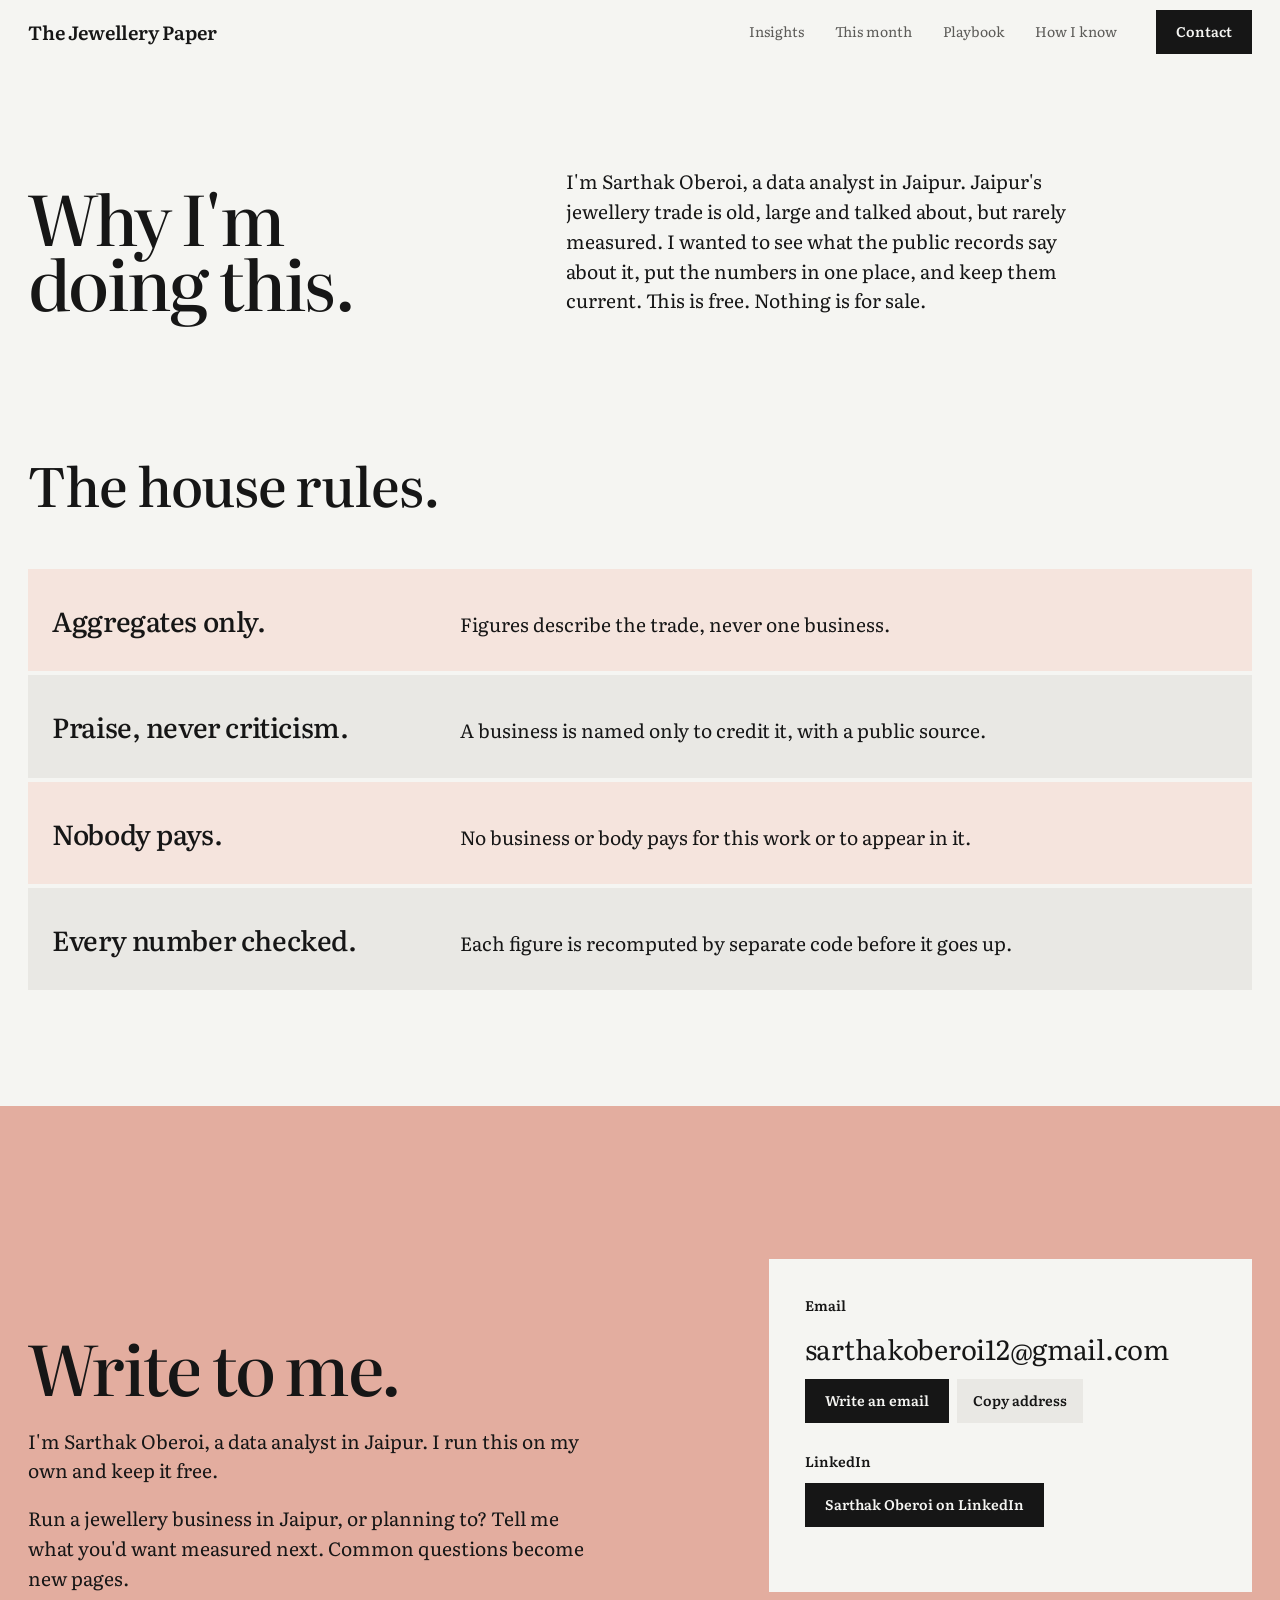
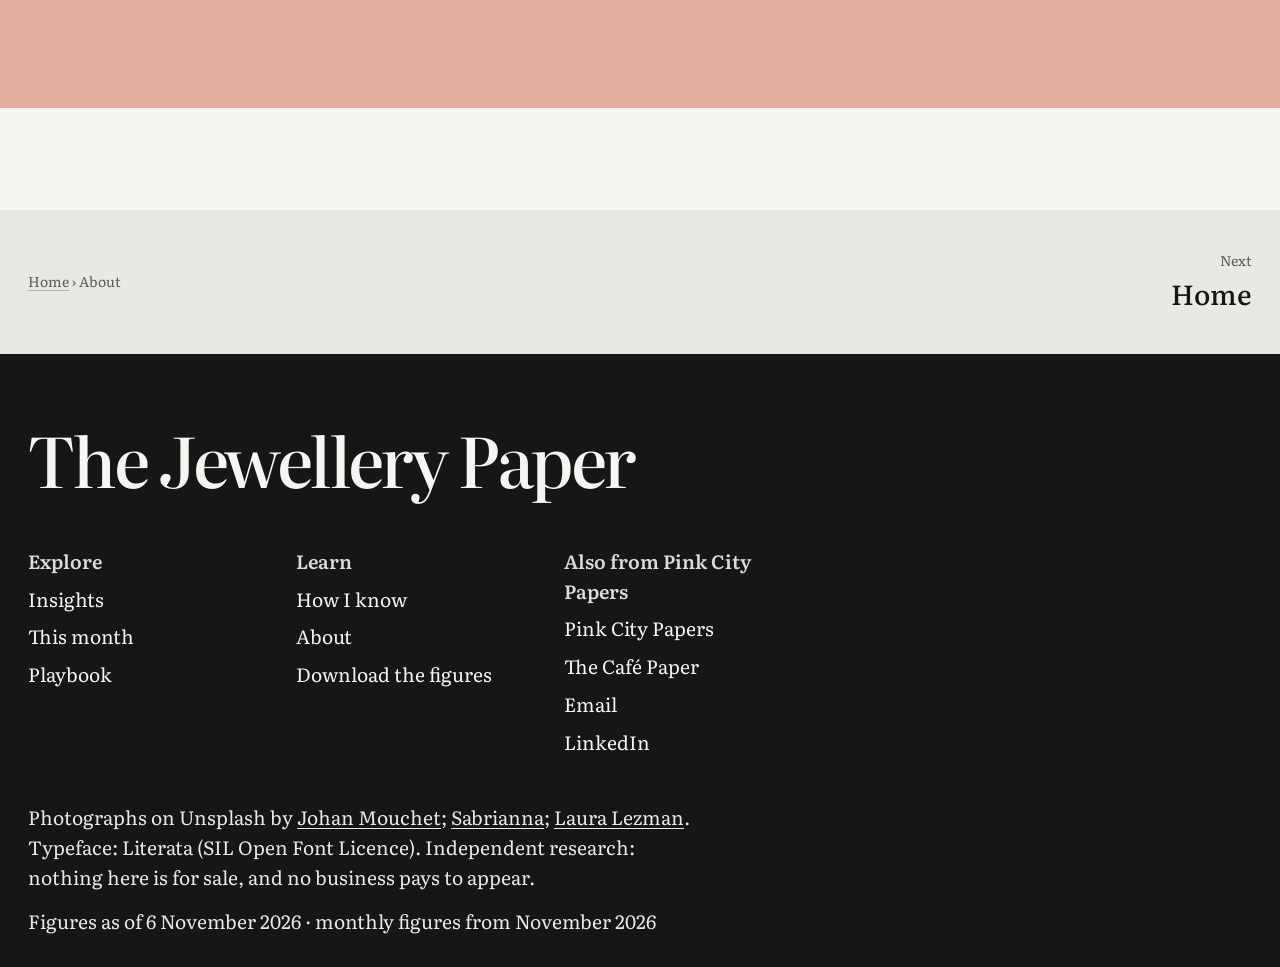
==== commit 87a7bff2: "Site update, 6 November 2026" ====
--- a/about/index.html
+++ b/about/index.html
@@ -8,11 +8,11 @@
 <meta name="color-scheme" content="light">
 <meta name="theme-color" content="#f5f5f2">
 <link rel="icon" href="../favicon.svg" type="image/svg+xml">
-<script>document.documentElement.classList.add("js");setTimeout(function(){if(!window.__pulse)document.documentElement.classList.remove("js","motion")},3000)</script>
+<script>(function(d){d.classList.add("js");try{if(sessionStorage.getItem("jp-seen"))d.classList.add("seen");else sessionStorage.setItem("jp-seen","1")}catch(e){d.classList.add("seen")}setTimeout(function(){if(!window.__pulse)d.classList.remove("js","motion")},3000)})(document.documentElement)</script>
 <link rel="preload" href="../fonts/literata.woff2" as="font" type="font/woff2" crossorigin>
-<link rel="stylesheet" href="../v2.css?v=285c9d1932">
+<link rel="stylesheet" href="../v2.css?v=9f23b92dde">
 <link rel="stylesheet" href="../jewel.css?v=3f76a9b96e">
-<script src="../v2.js?v=c6791a45d8" defer></script>
+<script src="../v2.js?v=7ebdbfa9ce" defer></script>
 <script src="../explain.js?v=a6891411c8" defer></script>
 </head>
 <body>
@@ -44,7 +44,7 @@
   <a class="foot-name" href="../">The Jewellery Paper</a>
   <div class="ft-cols"><div><p class="ft-h">Explore</p><a href="../insights/">Insights</a><a href="../this-month/">This month</a><a href="../playbook/">Playbook</a></div><div><p class="ft-h">Learn</p><a href="../how-i-know/">How I know</a><a href="../about/">About</a><a href="../figures.json">Download the figures</a></div><div><p class="ft-h">Also from Pink City Papers</p><a href="https://sarthakkk23.github.io/pink-city-papers/">Pink City Papers</a><a href="https://sarthakkk23.github.io/cafe-paper/">The Café Paper</a><a href="&#109;&#97;&#105;&#108;&#116;&#111;&#58;&#115;&#97;&#114;&#116;&#104;&#97;&#107;&#111;&#98;&#101;&#114;&#111;&#105;&#49;&#50;&#64;&#103;&#109;&#97;&#105;&#108;&#46;&#99;&#111;&#109;&#63;&#115;&#117;&#98;&#106;&#101;&#99;&#116;&#61;&#84;&#104;&#101;&#32;&#74;&#101;&#119;&#101;&#108;&#108;&#101;&#114;&#121;&#32;&#80;&#97;&#112;&#101;&#114;">Email</a><a href="https://www.linkedin.com/in/sarthak-oberoi-analyst/">LinkedIn</a></div></div>
   <p>Photographs on Unsplash by <a href="https://unsplash.com/photos/cFSYBkneAp0" rel="noopener" target="_blank">Johan Mouchet</a>; <a href="https://unsplash.com/photos/jYVvmAi4u8c" rel="noopener" target="_blank">Sabrianna</a>; <a href="https://unsplash.com/photos/6WTcS_rECpA" rel="noopener" target="_blank">Laura Lezman</a>. Typeface: Literata (SIL Open Font Licence). Independent research: nothing here is for sale, and no business pays to appear.</p>
-  <p>Figures as of 3 November 2026 · monthly figures from November 2026</p>
+  <p>Figures as of 6 November 2026 · monthly figures from November 2026</p>
 </footer>
 </body>
 </html>
--- a/v2.css
+++ b/v2.css
@@ -53,18 +53,25 @@
 }
 .wordmark { font-size: var(--s-body); font-weight: 600; letter-spacing: -0.01em; text-decoration: none; white-space: nowrap; }
 .bar-links { display: flex; gap: clamp(14px, 2.4vw, 32px); margin-left: auto; font-size: var(--s-small); }
-.bar-links a { text-decoration: none; color: var(--soft); transition: color .2s ease; }
-.bar-links a:hover, .bar-links a[aria-current] { color: var(--ink); }
+.bar-links a { text-decoration: none; color: var(--soft); padding: 6px 0; transition: color .2s ease, background-size .4s var(--ease);
+  background: linear-gradient(currentColor, currentColor) no-repeat 0 100% / 0 2px; }
+.bar-links a:hover, .bar-links a[aria-current] { color: var(--ink); background-size: 100% 2px; }
 .btn {
   display: inline-flex; align-items: center; justify-content: center; min-height: 44px; padding: 0 20px;
   background: var(--ink); color: var(--paper); font-family: inherit; font-size: var(--s-small); font-weight: 600; text-decoration: none;
-  border: 0; border-radius: 0; cursor: pointer; transition: background .2s ease, transform .2s var(--ease);
-}
-.btn:hover { background: var(--red); }
+  border: 0; border-radius: 0; cursor: pointer; transition: color .3s ease, transform .2s var(--ease), translate .5s var(--ease);
+  position: relative; isolation: isolate; overflow: hidden; --hv: var(--red); --hc: var(--paper);
+}
+/* on hover the second colour sweeps in from the left */
+.btn::before { content: ""; position: absolute; inset: 0; z-index: -1; background: var(--hv); transform: scaleX(0); transform-origin: right center;
+  transition: transform .5s var(--ease); }
+@media (hover: hover) and (pointer: fine) {
+  .btn:not([disabled]):hover { color: var(--hc); }
+  .btn:not([disabled]):hover::before { transform: scaleX(1); transform-origin: left center; }
+}
+@media (prefers-reduced-motion: reduce) { .btn::before { transition: none; } }
 .btn:active { transform: translateY(1px); }
-.btn-ghost { background: var(--ink); }
-.btn-ghost:hover { background: #000; }
-.bar-links a[aria-current] { text-decoration: underline; text-underline-offset: .35em; text-decoration-thickness: 2px; }
+.btn-ghost { background: var(--ink); --hv: #000; }
 /* phones and small tablets: the menu folds behind one button */
 .menu { display: none; position: relative; margin-left: auto; }
 .menu summary { list-style: none; cursor: pointer; min-height: 44px; display: inline-flex; align-items: center; padding: 0 14px; background: var(--stone); font-size: var(--s-small); font-weight: 600; }
@@ -109,10 +116,8 @@
 .hero-num small { font-size: .31em; letter-spacing: 0; margin-left: .04em; vertical-align: top; position: relative; top: .14em; }
 .hero-cap { font-size: var(--s-lead); line-height: 1.25; }
 .hero-meta { font-size: var(--s-small); color: var(--blush); }
-.hero-copy .btn { background: var(--paper); color: var(--ink); }
-.hero-copy .btn:hover { background: var(--blush); }
-.hero-copy .btn-ghost { background: var(--blush); }
-.hero-copy .btn-ghost:hover { background: var(--paper); }
+.hero-copy .btn { background: var(--paper); color: var(--ink); --hv: var(--blush); --hc: var(--ink); }
+.hero-copy .btn-ghost { background: var(--blush); --hv: var(--paper); }
 .hero-obj { grid-area: obj; position: relative; overflow: hidden; background: var(--blush); }
 .relief { position: absolute; inset: 0; width: 100%; height: 100%; display: block; cursor: grab; touch-action: pan-y; }
 .relief:active { cursor: grabbing; }
@@ -239,7 +244,7 @@
 .up-form .field input { width: 100%; height: 56px; font: inherit; font-size: var(--s-body); padding: 0 14px; border: 0; border-radius: 0; background: var(--paper); color: var(--ink); }
 .up-form .field input::placeholder { color: #8d8c87; }
 .up-form .btn { min-height: 56px; padding: 0 24px; background: var(--pink); color: var(--ink); }
-.up-form .btn:hover { background: var(--paper); }
+.up-form .btn { --hv: var(--paper); --hc: var(--ink); }
 .up-note { grid-column: 1 / -1; font-size: var(--s-small); color: var(--stone-2); }
 .up-status { grid-column: 1 / -1; min-height: 1.5em; }
 .up-form.sending .btn { opacity: .6; pointer-events: none; }
@@ -354,7 +359,7 @@
 .c-copy { display: grid; gap: 24px; }
 .c-links { display: flex; flex-wrap: wrap; align-items: center; gap: 12px 24px; }
 .contact .btn { background: var(--ink); }
-.contact .btn:hover { background: #000; }
+.contact .btn { --hv: #000; }
 .foot { background: var(--ink); color: var(--stone); padding: 72px var(--m) 32px; display: grid; gap: 14px; }
 .foot-name { font-size: var(--s-display-s); line-height: .95; letter-spacing: -0.045em; color: var(--paper); text-decoration: none; margin-bottom: 40px; font-weight: 500; }
 .foot-name:hover { color: var(--pink); }
@@ -665,3 +670,53 @@
 .ex-svg { max-height: 300px; }
 @media (max-width: 900px) { .ex-panel { grid-template-columns: 1fr; } .ex-panel .ex-demo { grid-column: 1; grid-row: auto; } }
 .ex-panel[hidden] { display: none; }
+
+/* ---------- motion, second pass: the curtain once, words that rise, a thread that reads with you ---------- */
+.curtain { display: none; }
+@media (prefers-reduced-motion: no-preference) {
+  /* the first page of a visit: the name rises on ink, then the curtain lifts. It never blocks a click. */
+  .js:not(.seen) .curtain { display: flex; position: fixed; inset: 0; z-index: 100; align-items: center; justify-content: center;
+    background: var(--ink); color: var(--pink); pointer-events: none; animation: cur-lift .8s cubic-bezier(.65, 0, .35, 1) 1s both; }
+  .cur-name { display: flex; max-width: none; margin: 0; overflow: hidden; padding-bottom: .12em; font-size: clamp(2rem, 1rem + 4vw, 4.5rem);
+    font-weight: 500; letter-spacing: -0.04em; }
+  .cur-name span { display: inline-block; white-space: pre; animation: cur-in .7s var(--ease) both; animation-delay: calc(.05s + var(--c) * 28ms); }
+  /* the hero waits for the curtain to lift */
+  .js:not(.seen) body:has(.curtain) .hero.is-in .hero-copy > * { transition-delay: 1.1s; }
+  .js:not(.seen) body:has(.curtain) .hero.is-in .hero-copy > :nth-child(2) { transition-delay: 1.25s; }
+  .js:not(.seen) body:has(.curtain) .hero.is-in .hero-copy > :nth-child(3) { transition-delay: 1.4s; }
+  .js:not(.seen) body:has(.curtain) .hero.is-in .hero-pic img { transition-delay: .7s; }
+
+  /* headings rise word by word as they come into view (v2.js splits them) */
+  .motion .split .w { display: inline-block; overflow: hidden; vertical-align: top; padding-bottom: .16em; margin-bottom: -.16em; }
+  .motion .split .w > span { display: inline-block; transform: translateY(112%); transition: transform .95s var(--ease); transition-delay: calc(var(--k) * 45ms); }
+  .motion .split.in .w > span { transform: none; }
+
+  /* moving between pages: the old page lifts away, the new one settles in; the bar stays put */
+  @view-transition { navigation: auto; }
+  ::view-transition-old(root) { animation: vt-out .3s cubic-bezier(.65, 0, .35, 1) both; }
+  ::view-transition-new(root) { animation: vt-in .55s var(--ease) both; }
+  .bar { view-transition-name: bar; }
+}
+@keyframes cur-lift { to { transform: translateY(-100%); } }
+@keyframes cur-in { from { transform: translateY(112%); } }
+@keyframes vt-out { to { opacity: 0; transform: translateY(-10px); } }
+@keyframes vt-in { from { opacity: 0; transform: translateY(14px); } }
+
+/* the bar steps aside while you read down, and comes back the moment you scroll up */
+.bar { transition: transform .45s var(--ease); }
+.bar.tuck:not(:focus-within) { transform: translateY(-100%); }
+.motion .sd-pin { transition: top .45s var(--ease); }
+.motion.bar-tucked .sd-pin { top: 0; }
+
+/* links in running text: a quiet underline that firms up on hover */
+main p a:not(.btn) { text-decoration-color: color-mix(in srgb, currentColor 40%, transparent); transition: text-decoration-color .25s ease, text-decoration-thickness .25s ease; }
+@media (hover: hover) and (pointer: fine) { main p a:not(.btn):hover { text-decoration-color: currentColor; text-decoration-thickness: .12em; } }
+
+/* a reading thread along the top, where the browser can link it to the scroll */
+@supports (animation-timeline: scroll()) {
+  @media (prefers-reduced-motion: no-preference) {
+    body::before { content: ""; position: fixed; top: 0; left: 0; right: 0; height: 3px; z-index: 60; background: var(--red);
+      transform-origin: 0 50%; transform: scaleX(0); animation: thread linear both; animation-timeline: scroll(root); }
+  }
+}
+@keyframes thread { to { transform: scaleX(1); } }
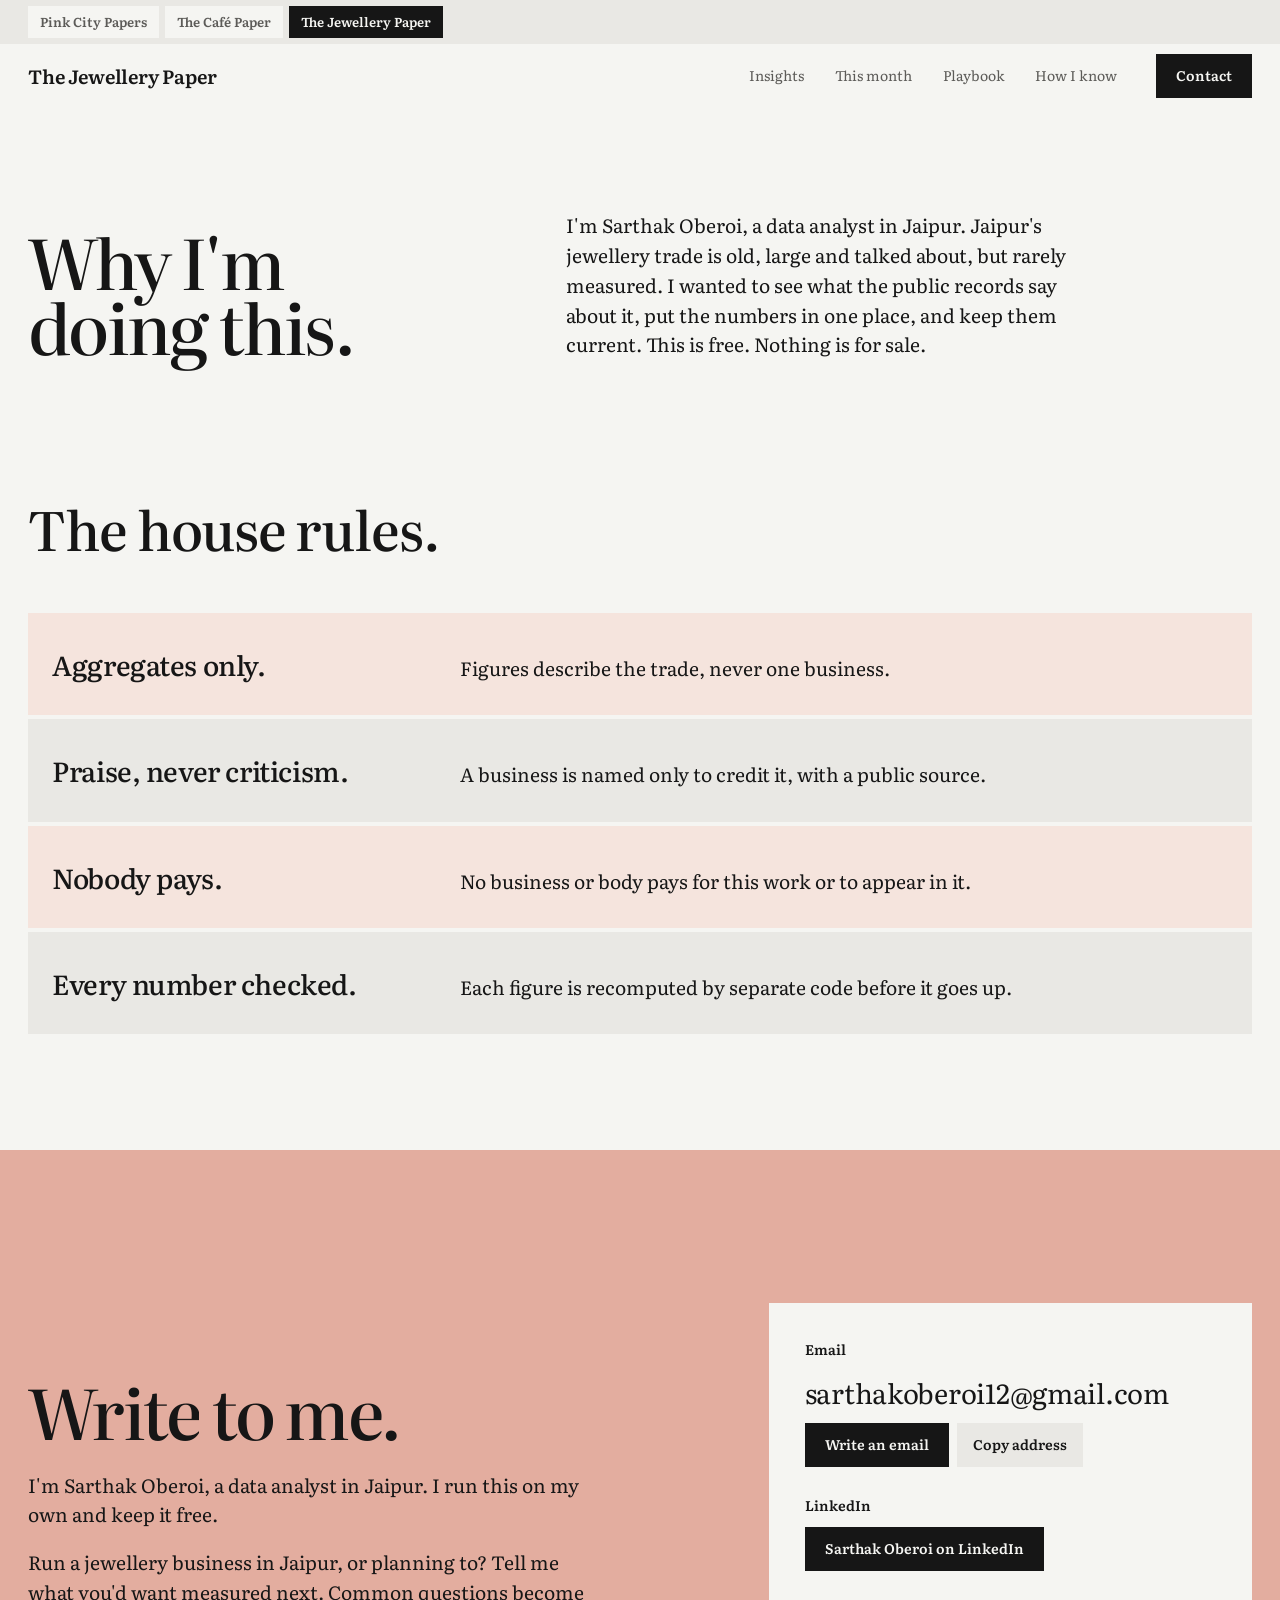
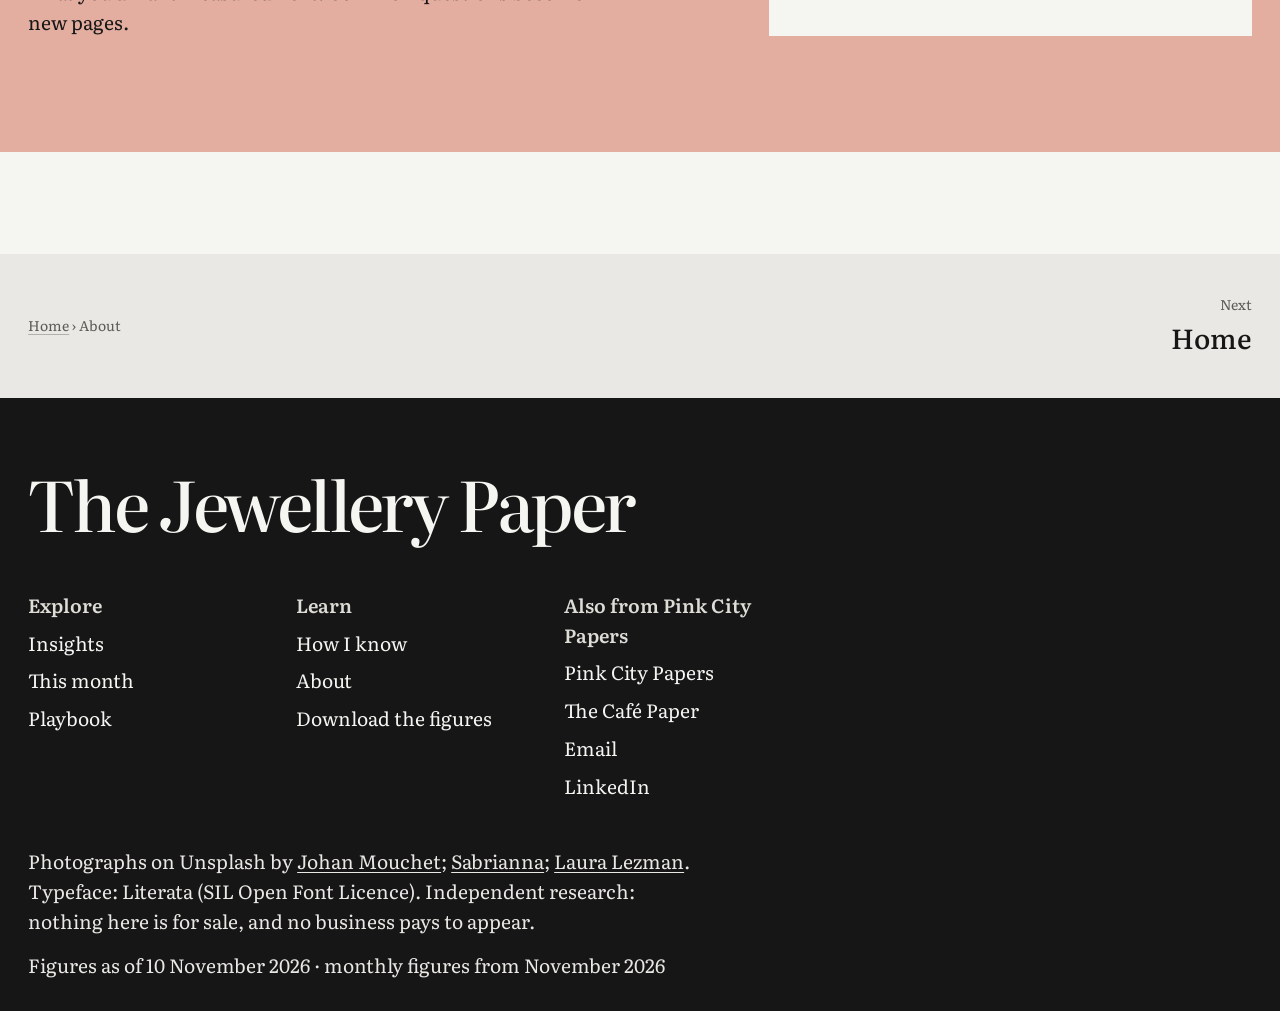
==== commit 031170dc: "Site update, 10 November 2026" ====
--- a/about/index.html
+++ b/about/index.html
@@ -10,13 +10,14 @@
 <link rel="icon" href="../favicon.svg" type="image/svg+xml">
 <script>(function(d){d.classList.add("js");try{if(sessionStorage.getItem("jp-seen"))d.classList.add("seen");else sessionStorage.setItem("jp-seen","1")}catch(e){d.classList.add("seen")}setTimeout(function(){if(!window.__pulse)d.classList.remove("js","motion")},3000)})(document.documentElement)</script>
 <link rel="preload" href="../fonts/literata.woff2" as="font" type="font/woff2" crossorigin>
-<link rel="stylesheet" href="../v2.css?v=9f23b92dde">
+<link rel="stylesheet" href="../v2.css?v=a83b7e1d46">
 <link rel="stylesheet" href="../jewel.css?v=3f76a9b96e">
-<script src="../v2.js?v=7ebdbfa9ce" defer></script>
+<script src="../v2.js?v=8d2502aa93" defer></script>
 <script src="../explain.js?v=a6891411c8" defer></script>
 </head>
 <body>
-<header class="bar"><a class="wordmark" href="../">The Jewellery Paper</a><nav class="bar-links" aria-label="Main"><a href="../insights/">Insights</a><a href="../this-month/">This month</a><a href="../playbook/">Playbook</a><a href="../how-i-know/">How I know</a></nav><details class="menu"><summary aria-label="Open the menu">Menu</summary><nav class="menu-panel" aria-label="Main"><a href="../">Home</a><a href="../insights/">Insights</a><a href="../this-month/">This month</a><a href="../playbook/">Playbook</a><a href="../how-i-know/">How I know</a><a href="../about/" aria-current="page">About</a></nav></details><a class="btn" href="../about/#contact">Contact</a></header>
+<div class="loader" aria-hidden="true"><p class="ld-site"><span>The Jewellery Paper</span></p><p class="ld-page"><span style="--c:0">A</span><span style="--c:1">b</span><span style="--c:2">o</span><span style="--c:3">u</span><span style="--c:4">t</span></p><i class="ld-line"></i></div><div class="leave" aria-hidden="true"></div>
+<nav class="family" aria-label="Pink City Papers sites"><a href="https://sarthakkk23.github.io/pink-city-papers/"><span class="fam-l">Pink City Papers</span><span class="fam-s">Pink City Papers</span></a><a href="https://sarthakkk23.github.io/cafe-paper/"><span class="fam-l">The Café Paper</span><span class="fam-s">Cafés</span></a><a href="../" aria-current="true"><span class="fam-l">The Jewellery Paper</span><span class="fam-s">Jewellery</span></a></nav><header class="bar"><a class="wordmark" href="../">The Jewellery Paper</a><nav class="bar-links" aria-label="Main"><a href="../insights/">Insights</a><a href="../this-month/">This month</a><a href="../playbook/">Playbook</a><a href="../how-i-know/">How I know</a></nav><details class="menu"><summary aria-label="Open the menu">Menu</summary><nav class="menu-panel" aria-label="Main"><a href="../">Home</a><a href="../insights/">Insights</a><a href="../this-month/">This month</a><a href="../playbook/">Playbook</a><a href="../how-i-know/">How I know</a><a href="../about/" aria-current="page">About</a></nav></details><a class="btn" href="../about/#contact">Contact</a></header>
 <main class="">
 <section class="page-head about-head"><h1 class="reveal">Why I'm doing this.</h1>
   <p class="page-lede reveal">I'm Sarthak Oberoi, a data analyst in Jaipur. Jaipur's jewellery trade is old, large and talked about, but rarely
@@ -44,7 +45,7 @@
   <a class="foot-name" href="../">The Jewellery Paper</a>
   <div class="ft-cols"><div><p class="ft-h">Explore</p><a href="../insights/">Insights</a><a href="../this-month/">This month</a><a href="../playbook/">Playbook</a></div><div><p class="ft-h">Learn</p><a href="../how-i-know/">How I know</a><a href="../about/">About</a><a href="../figures.json">Download the figures</a></div><div><p class="ft-h">Also from Pink City Papers</p><a href="https://sarthakkk23.github.io/pink-city-papers/">Pink City Papers</a><a href="https://sarthakkk23.github.io/cafe-paper/">The Café Paper</a><a href="&#109;&#97;&#105;&#108;&#116;&#111;&#58;&#115;&#97;&#114;&#116;&#104;&#97;&#107;&#111;&#98;&#101;&#114;&#111;&#105;&#49;&#50;&#64;&#103;&#109;&#97;&#105;&#108;&#46;&#99;&#111;&#109;&#63;&#115;&#117;&#98;&#106;&#101;&#99;&#116;&#61;&#84;&#104;&#101;&#32;&#74;&#101;&#119;&#101;&#108;&#108;&#101;&#114;&#121;&#32;&#80;&#97;&#112;&#101;&#114;">Email</a><a href="https://www.linkedin.com/in/sarthak-oberoi-analyst/">LinkedIn</a></div></div>
   <p>Photographs on Unsplash by <a href="https://unsplash.com/photos/cFSYBkneAp0" rel="noopener" target="_blank">Johan Mouchet</a>; <a href="https://unsplash.com/photos/jYVvmAi4u8c" rel="noopener" target="_blank">Sabrianna</a>; <a href="https://unsplash.com/photos/6WTcS_rECpA" rel="noopener" target="_blank">Laura Lezman</a>. Typeface: Literata (SIL Open Font Licence). Independent research: nothing here is for sale, and no business pays to appear.</p>
-  <p>Figures as of 6 November 2026 · monthly figures from November 2026</p>
+  <p>Figures as of 10 November 2026 · monthly figures from November 2026</p>
 </footer>
 </body>
 </html>
--- a/v2.css
+++ b/v2.css
@@ -56,6 +56,16 @@
 .bar-links a { text-decoration: none; color: var(--soft); padding: 6px 0; transition: color .2s ease, background-size .4s var(--ease);
   background: linear-gradient(currentColor, currentColor) no-repeat 0 100% / 0 2px; }
 .bar-links a:hover, .bar-links a[aria-current] { color: var(--ink); background-size: 100% 2px; }
+
+/* ---------- family: the three Pink City Papers sites, one click apart ---------- */
+.family { display: flex; gap: 6px; padding: 6px var(--m); background: var(--stone); font-size: .8125rem; overflow-x: auto; scrollbar-width: none; }
+.family::-webkit-scrollbar { display: none; }
+.family a { flex: none; display: inline-flex; align-items: center; min-height: 32px; padding: 0 12px; background: var(--paper); color: var(--soft);
+  font-weight: 600; text-decoration: none; transition: color .2s ease, background-color .2s ease; }
+.family a:hover { color: var(--ink); }
+.family a[aria-current] { background: var(--ink); color: var(--paper); }
+.family .fam-s { display: none; }
+@media (max-width: 560px) { .family .fam-l { display: none; } .family .fam-s { display: inline; } }
 .btn {
   display: inline-flex; align-items: center; justify-content: center; min-height: 44px; padding: 0 20px;
   background: var(--ink); color: var(--paper); font-family: inherit; font-size: var(--s-small); font-weight: 600; text-decoration: none;
@@ -691,16 +701,9 @@
   .motion .split .w > span { display: inline-block; transform: translateY(112%); transition: transform .95s var(--ease); transition-delay: calc(var(--k) * 45ms); }
   .motion .split.in .w > span { transform: none; }
 
-  /* moving between pages: the old page lifts away, the new one settles in; the bar stays put */
-  @view-transition { navigation: auto; }
-  ::view-transition-old(root) { animation: vt-out .3s cubic-bezier(.65, 0, .35, 1) both; }
-  ::view-transition-new(root) { animation: vt-in .55s var(--ease) both; }
-  .bar { view-transition-name: bar; }
 }
 @keyframes cur-lift { to { transform: translateY(-100%); } }
 @keyframes cur-in { from { transform: translateY(112%); } }
-@keyframes vt-out { to { opacity: 0; transform: translateY(-10px); } }
-@keyframes vt-in { from { opacity: 0; transform: translateY(14px); } }
 
 /* the bar steps aside while you read down, and comes back the moment you scroll up */
 .bar { transition: transform .45s var(--ease); }
@@ -720,3 +723,62 @@
   }
 }
 @keyframes thread { to { transform: scaleX(1); } }
+
+/* ---------- the loader: every page opens on its own name on ink, and the ink lifts. Leaving, it rises again ---------- */
+.loader, .leave { display: none; }
+@media (prefers-reduced-motion: no-preference) {
+  .js .loader { display: flex; position: fixed; inset: 0; z-index: 99; flex-direction: column; justify-content: flex-end; gap: 14px;
+    padding: clamp(20px, 3vw, 44px); background: var(--ink); color: var(--paper); pointer-events: none;
+    animation: ld-lift .8s cubic-bezier(.65, 0, .35, 1) .55s both; }
+  .js:not(.seen) body:has(.curtain) .loader { display: none; }        /* the first visit to the home page has the curtain instead */
+  .ld-site, .ld-page { display: flex; flex-wrap: wrap; max-width: none; margin: 0; overflow: hidden; }
+  .ld-site { color: var(--pink); font-size: var(--s-small); letter-spacing: .02em; }
+  .ld-page { padding-bottom: .1em; font-size: clamp(2.75rem, 1rem + 7vw, 8.5rem); font-weight: 500; line-height: .95; letter-spacing: -0.05em;
+    animation: ld-up .8s cubic-bezier(.65, 0, .35, 1) .55s both; }
+  .ld-site span { display: inline-block; animation: cur-in .6s var(--ease) both; }
+  .ld-page span { display: inline-block; white-space: pre; animation: cur-in .65s var(--ease) both; animation-delay: calc(var(--c) * 18ms); }
+  .ld-line { position: absolute; left: 0; right: 0; bottom: 0; height: 4px; background: var(--pink); transform-origin: 0 50%;
+    animation: ld-fill .6s cubic-bezier(.65, 0, .35, 1) both; }
+  /* the page rises into place as the ink lifts off it */
+  .js body:has(.loader) main { animation: ld-page 1.1s var(--ease) .6s backwards; }
+  .js:not(.seen) body:has(.curtain) main { animation: none; }
+  /* leaving: the ink rises from below, then the next page opens on it */
+  .js .leave { display: block; position: fixed; inset: 0; z-index: 99; background: var(--ink); pointer-events: none; clip-path: inset(100% 0 0 0); }
+  .leaving .leave { clip-path: inset(0); pointer-events: auto; transition: clip-path .5s cubic-bezier(.65, 0, .35, 1); }
+}
+@keyframes ld-lift { from { clip-path: inset(0 0 0 0); } to { clip-path: inset(0 0 100% 0); visibility: hidden; } }
+@keyframes ld-up { to { transform: translateY(-30%); } }
+@keyframes ld-fill { from { transform: scaleX(0); } }
+@keyframes ld-page { from { transform: translateY(56px); } }
+
+/* ---------- sideways: a row of cards that moves across as you scroll down ---------- */
+.hs.teasers { padding: 0; }
+.hs-pin { display: grid; grid-template-columns: minmax(0, 1fr); gap: 24px; padding-inline: var(--m); }
+.hs-head { display: flex; flex-wrap: wrap; align-items: baseline; justify-content: space-between; gap: 8px 24px; }
+.hs-head h2 { margin: 0; }
+.hs-hint { margin: 0; color: var(--soft); font-size: var(--s-small); }
+.hs-hint::after { content: " \2192"; }
+.hs-view { overflow-x: auto; scroll-snap-type: x mandatory; scrollbar-width: none; }
+.hs-view::-webkit-scrollbar { display: none; }
+.hs-track.tz-grid { display: flex; gap: var(--gap); width: max-content; }
+.hs .tz { flex: 0 0 auto; width: clamp(300px, 44vw, 660px); min-height: clamp(360px, 56svh, 600px); align-content: space-between; gap: 32px;
+  padding: clamp(24px, 3vw, 44px); background: var(--blush); scroll-snap-align: start; }
+.hs .tz:nth-child(2) { background: var(--pink); }
+.hs .tz:nth-child(3) { background: var(--stone); }
+.hs .tz { overflow: hidden; container-type: inline-size; }
+.hs .tz-num { display: block; width: max-content; font-size: min(clamp(5rem, 2rem + 10vw, 12rem), 24cqi); translate: calc(var(--x, 0) * -48px) 0; }
+.hs-on .tz-num { font-size: clamp(5rem, 2rem + 10vw, 12rem); }
+.hs .tz-head { font-size: var(--s-lead); line-height: 1.3; max-width: 26ch; }
+.hs .tz-end { background: var(--ink); color: var(--paper); align-content: end; }
+.hs .tz-end .tz-head { font-size: var(--s-head); line-height: 1; letter-spacing: -0.03em; max-width: 12ch; }
+.hs .tz-end .tz-go { color: var(--pink); }
+.hs .tz-go::after { content: " \2192"; display: inline-block; transition: transform .3s var(--ease); }
+@media (hover: hover) and (pointer: fine) { .hs .tz:hover .tz-go::after { transform: translateX(6px); } }
+.hs-meter { display: none; height: 4px; background: var(--stone-2); }
+.hs-meter i { display: block; height: 100%; background: var(--red); transform-origin: 0 50%; transform: scaleX(var(--p, 0)); }
+/* with the script on, the row pins to the screen and the page's scroll moves it */
+.hs-on .hs-pin { position: sticky; top: 0; height: 100svh; align-content: center; overflow: hidden; }
+.hs-on .hs-view { overflow: visible; }
+.hs-on .hs-track { will-change: transform; }
+.hs-on .hs-meter { display: block; }
+@media (max-width: 760px) { .hs .tz { width: 84vw; min-height: 0; aspect-ratio: 4 / 5; } .hs-hint { display: none; } }
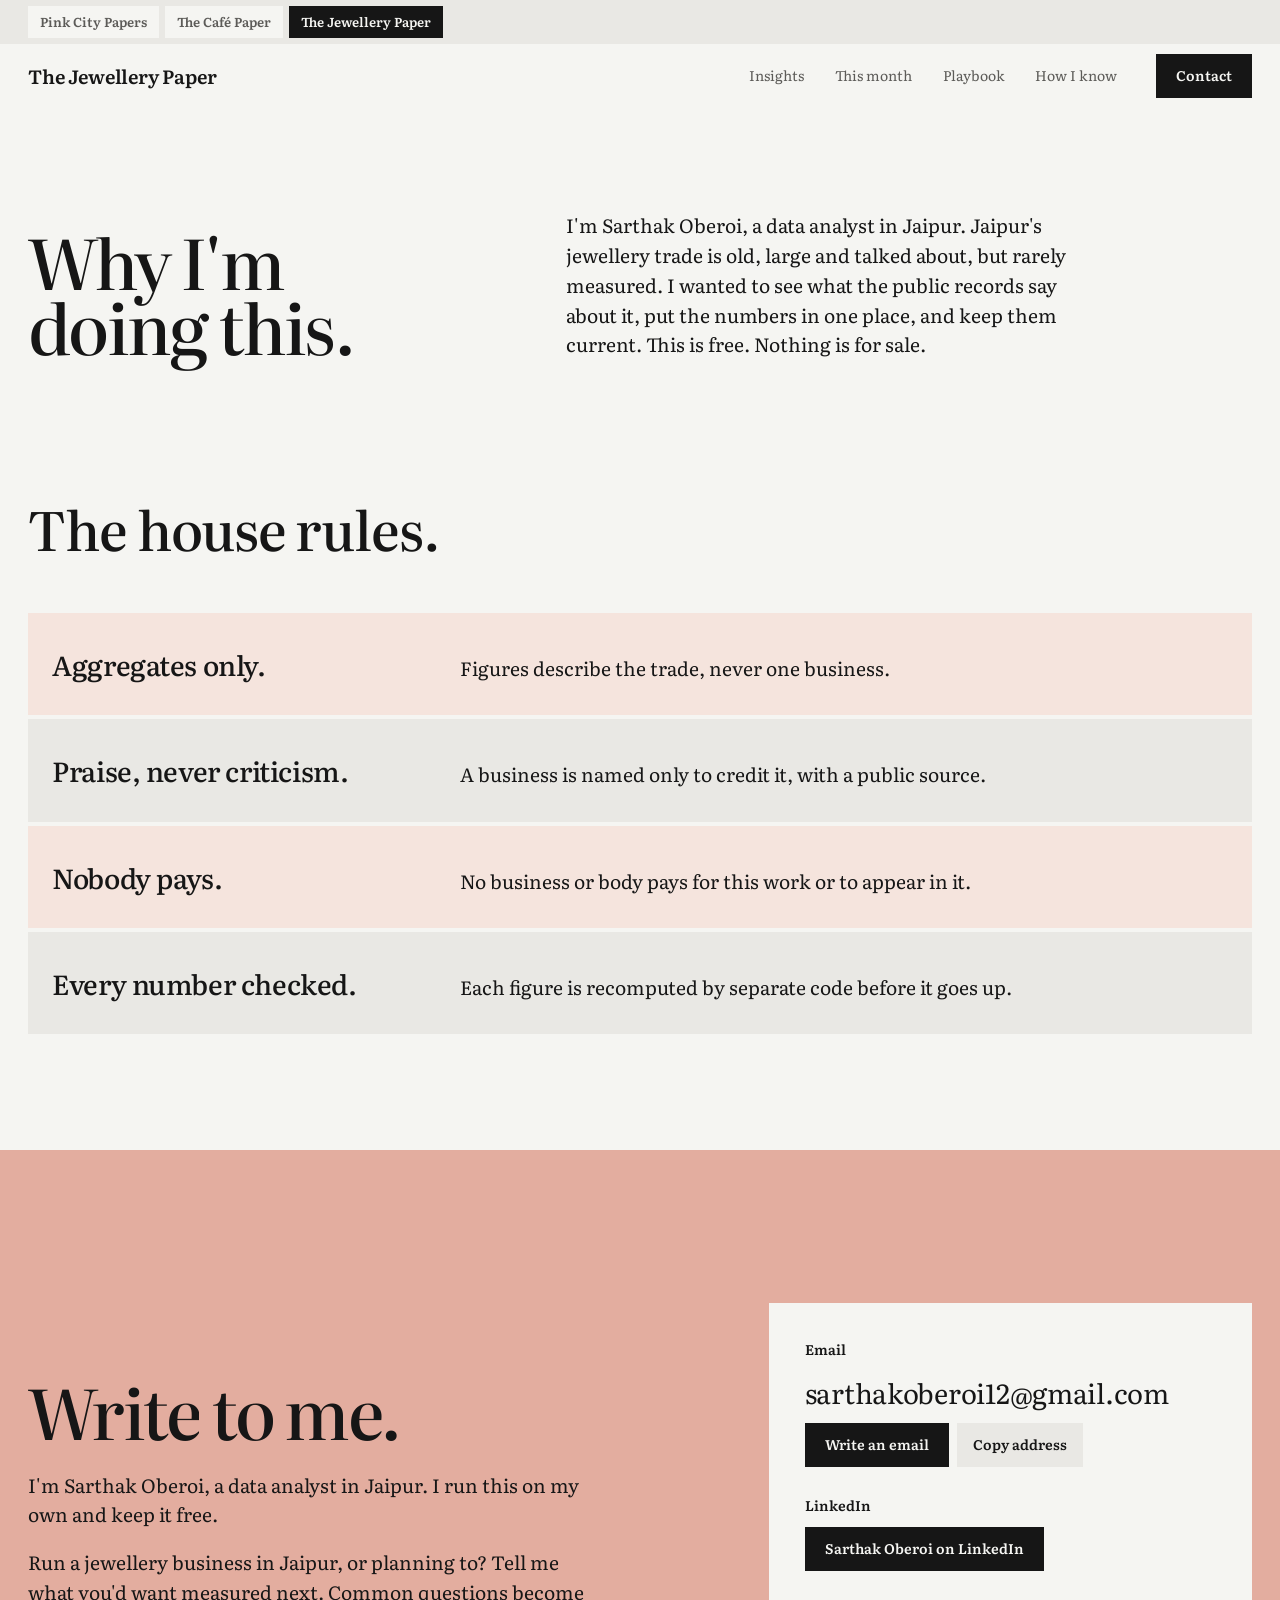
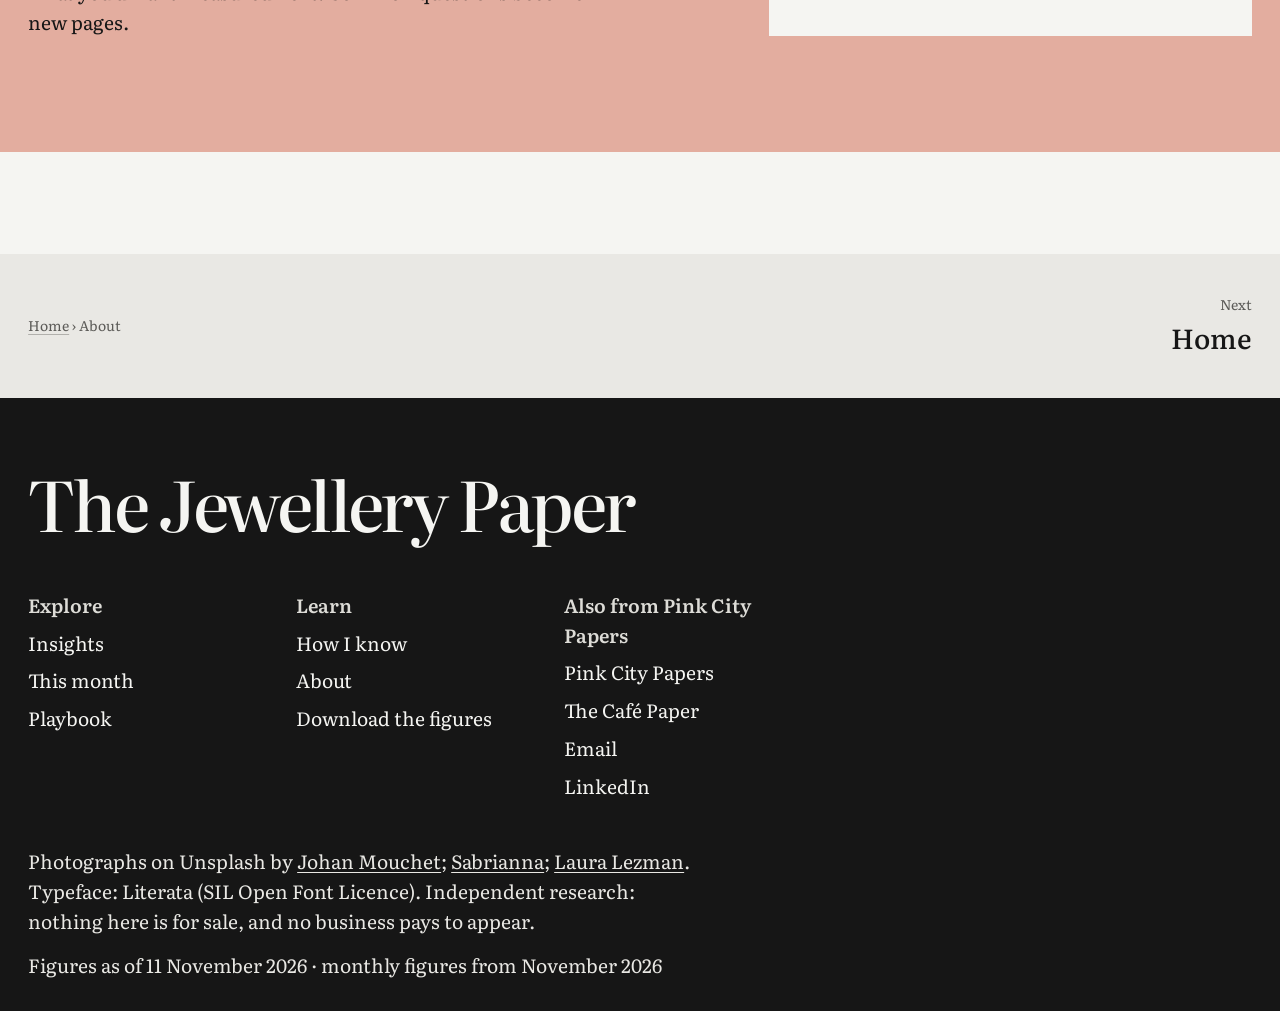
==== commit 2cf70882: "Site update, 11 November 2026" ====
--- a/about/index.html
+++ b/about/index.html
@@ -11,7 +11,7 @@
 <script>(function(d){d.classList.add("js");try{if(sessionStorage.getItem("jp-seen"))d.classList.add("seen");else sessionStorage.setItem("jp-seen","1")}catch(e){d.classList.add("seen")}setTimeout(function(){if(!window.__pulse)d.classList.remove("js","motion")},3000)})(document.documentElement)</script>
 <link rel="preload" href="../fonts/literata.woff2" as="font" type="font/woff2" crossorigin>
 <link rel="stylesheet" href="../v2.css?v=a83b7e1d46">
-<link rel="stylesheet" href="../jewel.css?v=3f76a9b96e">
+<link rel="stylesheet" href="../jewel.css?v=7b4c85038b">
 <script src="../v2.js?v=8d2502aa93" defer></script>
 <script src="../explain.js?v=a6891411c8" defer></script>
 </head>
@@ -45,7 +45,7 @@
   <a class="foot-name" href="../">The Jewellery Paper</a>
   <div class="ft-cols"><div><p class="ft-h">Explore</p><a href="../insights/">Insights</a><a href="../this-month/">This month</a><a href="../playbook/">Playbook</a></div><div><p class="ft-h">Learn</p><a href="../how-i-know/">How I know</a><a href="../about/">About</a><a href="../figures.json">Download the figures</a></div><div><p class="ft-h">Also from Pink City Papers</p><a href="https://sarthakkk23.github.io/pink-city-papers/">Pink City Papers</a><a href="https://sarthakkk23.github.io/cafe-paper/">The Café Paper</a><a href="&#109;&#97;&#105;&#108;&#116;&#111;&#58;&#115;&#97;&#114;&#116;&#104;&#97;&#107;&#111;&#98;&#101;&#114;&#111;&#105;&#49;&#50;&#64;&#103;&#109;&#97;&#105;&#108;&#46;&#99;&#111;&#109;&#63;&#115;&#117;&#98;&#106;&#101;&#99;&#116;&#61;&#84;&#104;&#101;&#32;&#74;&#101;&#119;&#101;&#108;&#108;&#101;&#114;&#121;&#32;&#80;&#97;&#112;&#101;&#114;">Email</a><a href="https://www.linkedin.com/in/sarthak-oberoi-analyst/">LinkedIn</a></div></div>
   <p>Photographs on Unsplash by <a href="https://unsplash.com/photos/cFSYBkneAp0" rel="noopener" target="_blank">Johan Mouchet</a>; <a href="https://unsplash.com/photos/jYVvmAi4u8c" rel="noopener" target="_blank">Sabrianna</a>; <a href="https://unsplash.com/photos/6WTcS_rECpA" rel="noopener" target="_blank">Laura Lezman</a>. Typeface: Literata (SIL Open Font Licence). Independent research: nothing here is for sale, and no business pays to appear.</p>
-  <p>Figures as of 10 November 2026 · monthly figures from November 2026</p>
+  <p>Figures as of 11 November 2026 · monthly figures from November 2026</p>
 </footer>
 </body>
 </html>
--- a/jewel.css
+++ b/jewel.css
@@ -1,8 +1,11 @@
 /* The Jewellery Paper: the few additions to the café site's stylesheet (v2.css, shared as is).
    Mostly the playbook pages' own content, set in the café playbook's style. */
-.jw-obj { display: flex; align-items: center; background: var(--blush); }
-.jw-obj-in { width: 100%; padding: clamp(24px, 4vw, 56px); }
-.jw-obj-note { font-size: var(--s-small); color: var(--soft); margin-top: 14px; max-width: 44ch; }
+/* the home hero: one photo across the full width, the copy over its left side */
+.jw-hero { grid-template-columns: minmax(0, 1fr); grid-template-areas: "copy"; }
+.jw-hero .hero-pic picture { top: 0; height: 100%; }
+.jw-hero .hero-pic img { object-position: 50% 40%; }
+/* the tint deepens behind the copy and lifts over the photo's right side, where there is no text */
+@media (min-width: 901px) { .jw-hero .hero-pic::after { background: linear-gradient(90deg, rgba(74, 26, 20, .72) 0%, rgba(74, 26, 20, .6) 40%, rgba(74, 26, 20, .22) 100%); } }
 .jw-open { padding-top: clamp(40px, 6vw, 88px); }
 .jw-tight { padding-top: 24px; }
 .jw-next { margin-top: 40px; }
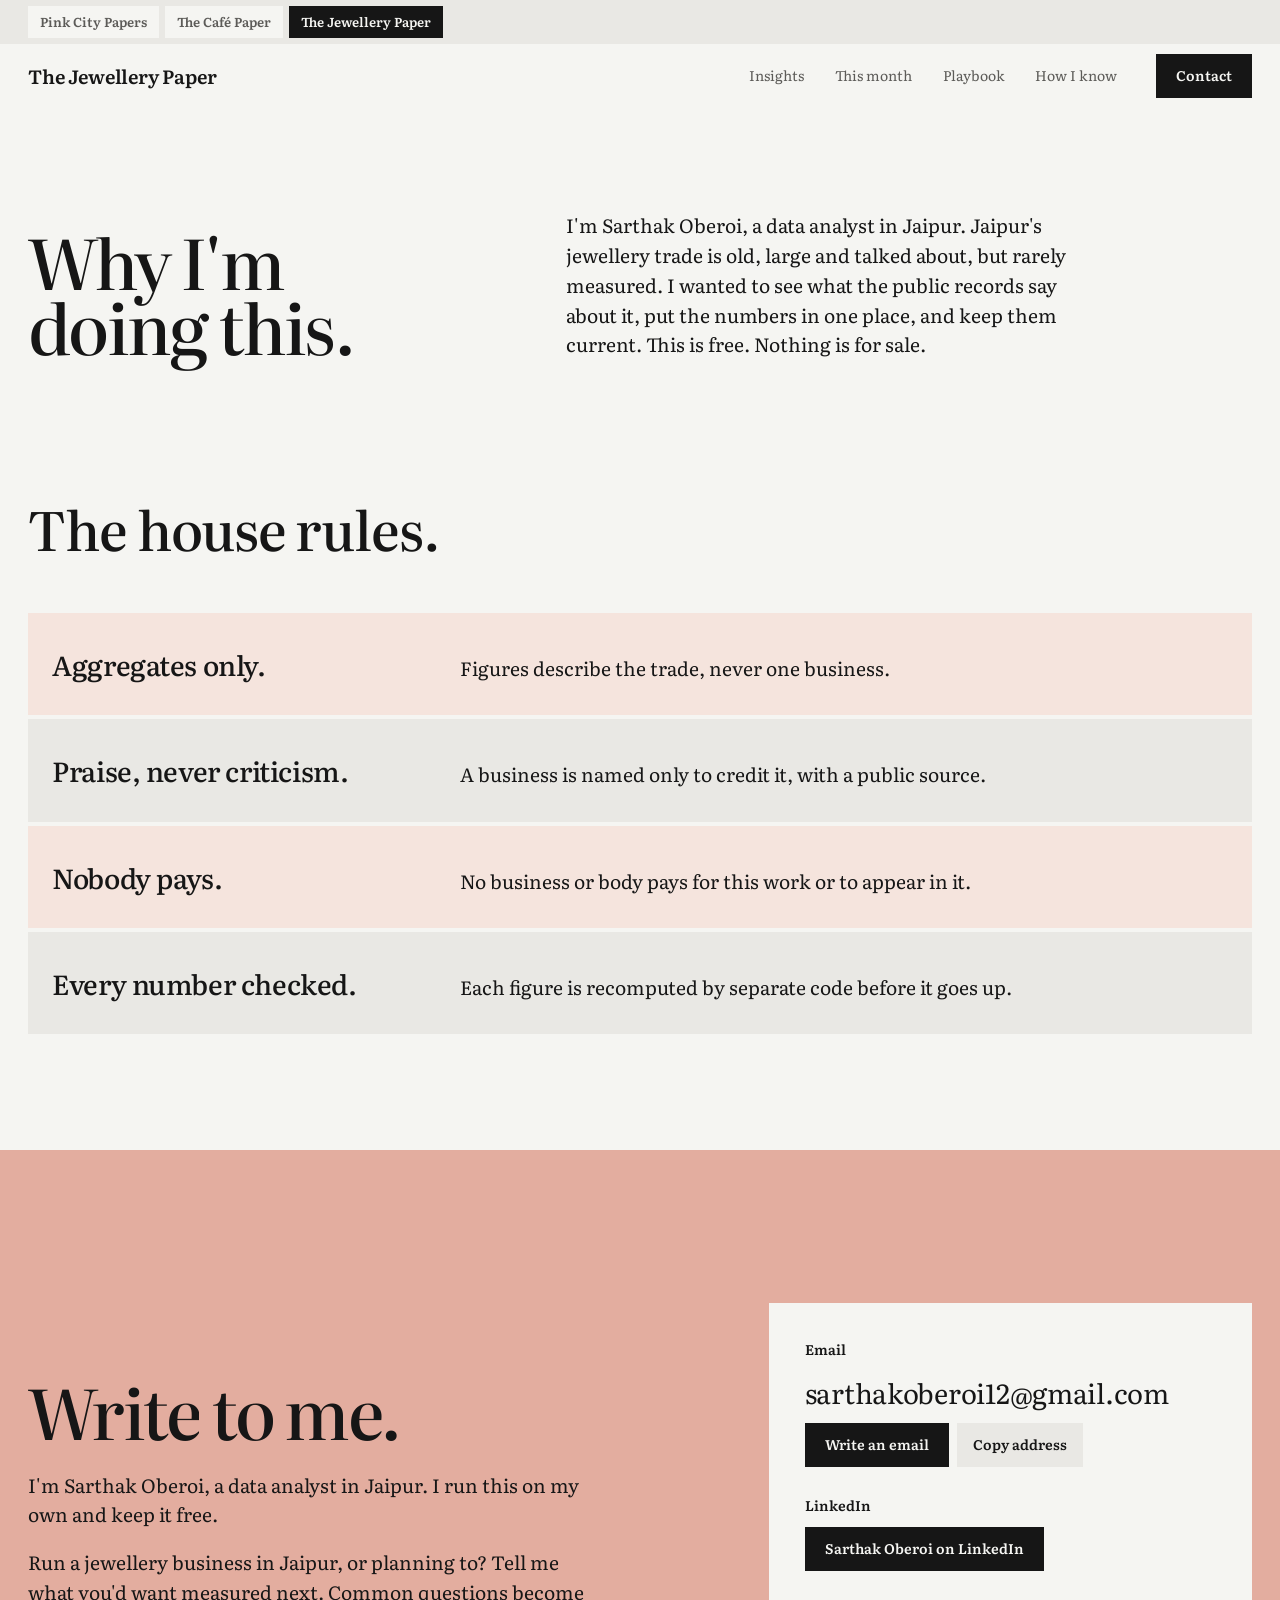
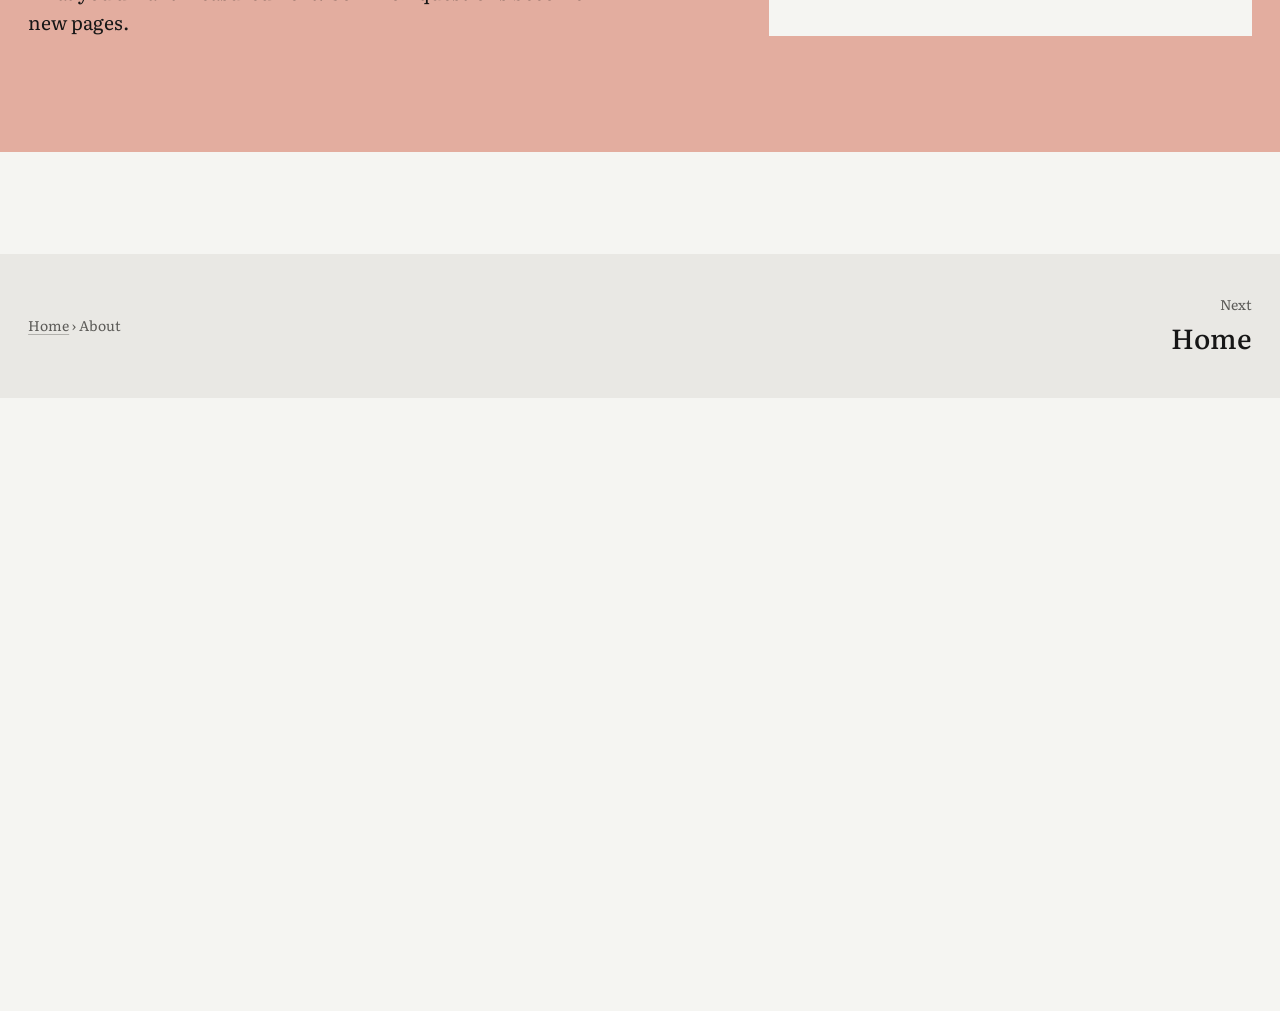
==== commit 8e8877ba: "Site update, 11 November 2026: motion, third pass" ====
--- a/about/index.html
+++ b/about/index.html
@@ -10,9 +10,9 @@
 <link rel="icon" href="../favicon.svg" type="image/svg+xml">
 <script>(function(d){d.classList.add("js");try{if(sessionStorage.getItem("jp-seen"))d.classList.add("seen");else sessionStorage.setItem("jp-seen","1")}catch(e){d.classList.add("seen")}setTimeout(function(){if(!window.__pulse)d.classList.remove("js","motion")},3000)})(document.documentElement)</script>
 <link rel="preload" href="../fonts/literata.woff2" as="font" type="font/woff2" crossorigin>
-<link rel="stylesheet" href="../v2.css?v=a83b7e1d46">
+<link rel="stylesheet" href="../v2.css?v=85afc70849">
 <link rel="stylesheet" href="../jewel.css?v=7b4c85038b">
-<script src="../v2.js?v=8d2502aa93" defer></script>
+<script src="../v2.js?v=d1bdc389ef" defer></script>
 <script src="../explain.js?v=a6891411c8" defer></script>
 </head>
 <body>
--- a/v2.css
+++ b/v2.css
@@ -782,3 +782,59 @@
 .hs-on .hs-track { will-change: transform; }
 .hs-on .hs-meter { display: block; }
 @media (max-width: 760px) { .hs .tz { width: 84vw; min-height: 0; aspect-ratio: 4 / 5; } .hs-hint { display: none; } }
+
+/* ---------- motion, third pass: the same paper, with more life in it ----------
+   Ink soaks into a statement as you read it. A marker runs under the figures. Each finding slides over the last like a
+   sheet. Photographs develop. Sums add up row by row. The hero's digits roll. The page lifts off its footer.
+   Everything sits under .m3, which the script sets only when motion is welcome and drops if the browser stalls,
+   so without it (no script, reduced motion) nothing here applies and the page is exactly as it was. */
+
+/* a statement inks in, word by word, as it rises through the screen */
+.m3 .m3-ink .iw { opacity: .3; transition: opacity .6s ease; }
+.m3 .m3-ink .iw.on { opacity: 1; }
+
+/* a marker under the figures in running text: money, shares, multiples */
+.mk { --mk: color-mix(in srgb, var(--red) 30%, transparent); }
+.m3 .mk { background: linear-gradient(var(--mk), var(--mk)) 0 92% / 0% 38% no-repeat; transition: background-size 1s var(--ease); }
+.m3 .mk.on { background-size: 100% 38%; }
+
+/* sheets: the next finding (or step) slides over this one, which settles back a shade */
+.m3 .m3-sheet { position: relative; }
+.m3 .m3-sheet::after { content: ""; position: absolute; inset: 0; background: var(--ink); opacity: calc(var(--c, 0) * .07); pointer-events: none; }
+.m3 .m3-bare { background: var(--sheet-bg, var(--paper)); box-shadow: 0 0 0 100vmax var(--sheet-bg, var(--paper)); clip-path: inset(0 -100vmax); }
+.m3 .fd.m3-sheet { clip-path: inset(0 -100vmax); }
+.m3 .fd.m3-sheet::after { box-shadow: 0 0 0 100vmax var(--ink); }
+
+/* photographs develop: from a grey print to full colour as they open */
+.m3 figure.reveal.is-in img, .m3 .hero.is-in .hero-pic img, .m3 .t-photo.rv.in img, .m3 .story-pic.rv.in img { animation: m3-develop 2.2s ease both; }
+@keyframes m3-develop { from { filter: grayscale(1) contrast(1.08); } }
+
+/* the worked sums add up: rows arrive in order, the total last, with the marker under it */
+.m3 .pt.m3-go tbody tr { animation: m3-rise .6s var(--ease) both; animation-delay: calc(var(--r, 0) * 110ms + 150ms); }
+@keyframes m3-rise { from { opacity: 0; transform: translateY(12px); } }
+
+/* the hero's rotating figure: each digit rolls up into place */
+.m3 .rc { display: inline-block; clip-path: inset(-.08em -.3em); }
+.m3 .rc > span { display: inline-block; animation: m3-roll .9s var(--ease) both; animation-delay: calc(var(--c, 0) * 70ms + 80ms); }
+@keyframes m3-roll { from { transform: translateY(112%); } }
+
+/* "How I know" opens to its real height, and its points arrive one after another */
+@supports (interpolate-size: allow-keywords) {
+  .m3 main details { interpolate-size: allow-keywords; }
+  .m3 main details::details-content { block-size: 0; overflow: clip; transition: block-size .5s var(--ease), content-visibility .5s allow-discrete; }
+  .m3 main details[open]::details-content { block-size: auto; }
+}
+.m3 main details[open] li { animation: m3-rise .55s var(--ease) both; }
+.m3 main details[open] li:nth-child(2) { animation-delay: .07s; } .m3 main details[open] li:nth-child(3) { animation-delay: .14s; }
+.m3 main details[open] li:nth-child(4) { animation-delay: .21s; } .m3 main details[open] li:nth-child(n+5) { animation-delay: .28s; }
+
+/* the page lifts off its footer: the footer waits underneath and is uncovered as you reach the end */
+.m3-curtain main { position: relative; z-index: 2; background: var(--paper); }
+.m3-curtain .foot { position: sticky; bottom: 0; z-index: 1; }
+.m3-curtain .foot > * { transform: translateY(calc((1 - var(--f, 1)) * -36px)); opacity: calc(.35 + var(--f, 1) * .65); }
+
+/* a list of rows: the one under the pointer holds, the others step back */
+@media (hover: hover) and (pointer: fine) {
+  .m3 .best-list a > span { transition: opacity .25s ease; }
+  .m3 .best-list:hover li:not(:hover) a > span { opacity: .45; }
+}
